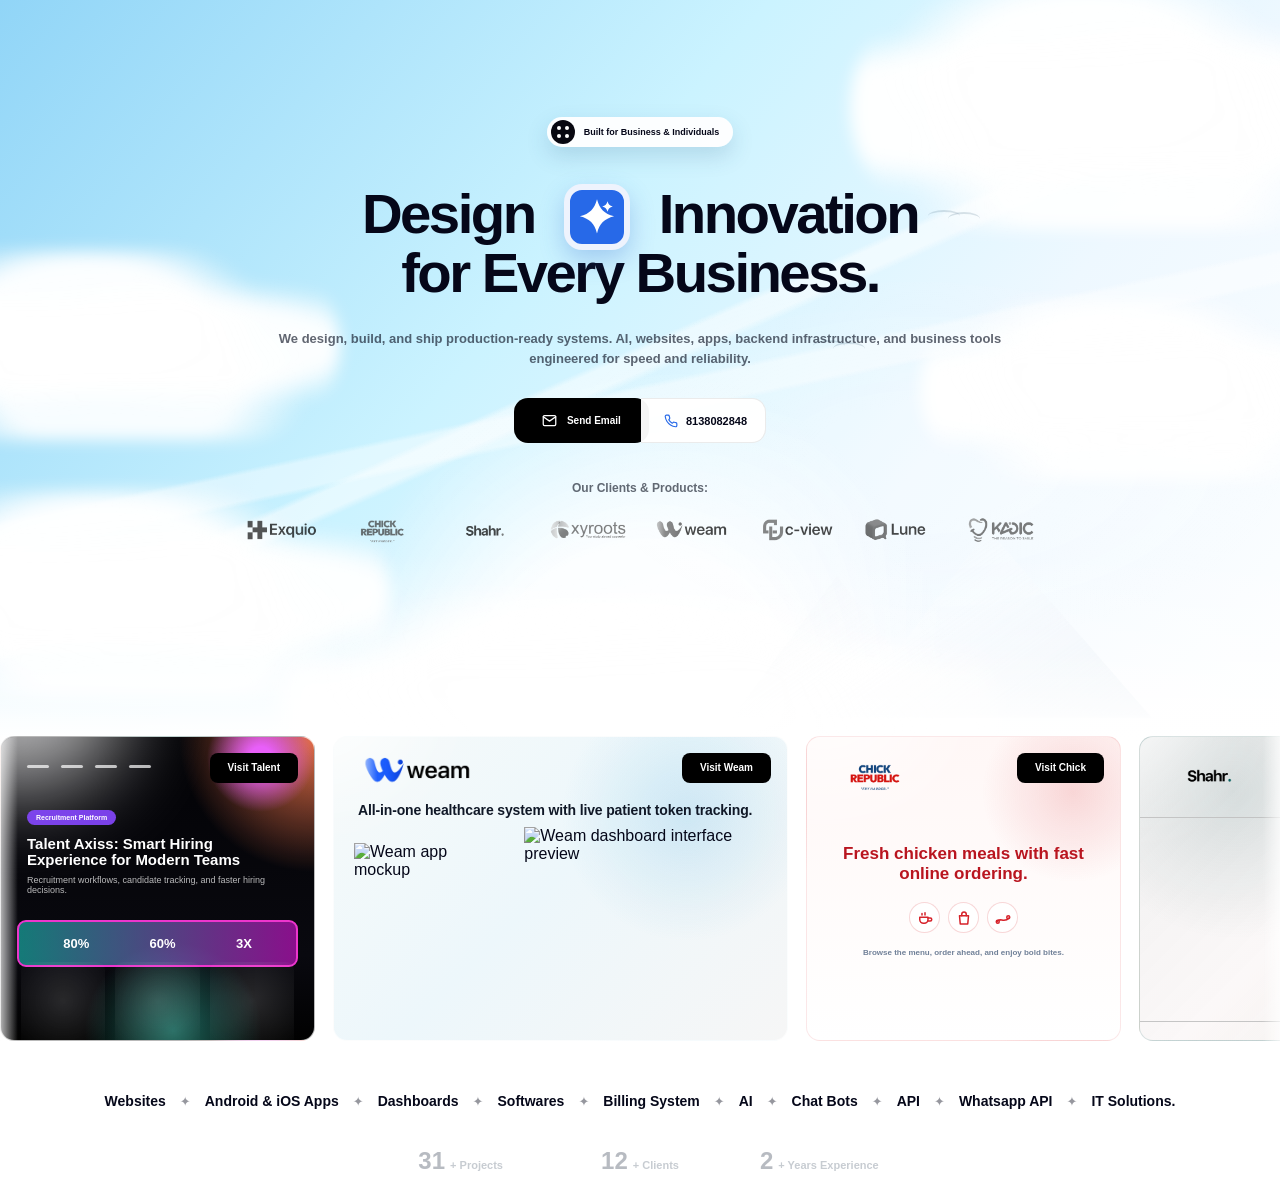
==== index.html @ 7202edd0 "fasfa" ====
<!doctype html>
<html lang="en">
  <head>
    <meta charset="UTF-8" />
    <meta name="viewport" content="width=device-width, initial-scale=1.0" />
    <title>narrs</title>
    <link rel="preconnect" href="https://fonts.googleapis.com" />
    <link rel="preconnect" href="https://fonts.gstatic.com" crossorigin />
    <link href="https://fonts.googleapis.com/css?family=Google+Sans:400,500,700&display=swap" rel="stylesheet" />
    <link rel="icon" type="image/png" href="./assets/narrs.png" />
    <link rel="stylesheet" href="./styles.css" />
  </head>
  <body>
    <div class="page-loader" aria-hidden="true"><span></span></div>
    <main class="site">
      <section class="hero" id="home" aria-label="narrs design agency">
        <div class="sky" aria-hidden="true">
          <span class="cloud cloud-a"></span>
          <span class="cloud cloud-b"></span>
          <span class="cloud cloud-c"></span>
          <span class="cloud cloud-d"></span>
          <span class="cloud cloud-e"></span>
          <span class="mountains"></span>
          <span class="birds birds-a"></span>
          <span class="birds birds-b"></span>
        </div>

        <div class="hero-content">
          <div class="pill">
            <span class="pill-icon">
              <i></i><i></i><i></i><i></i>
            </span>
            <span>Built for Business &amp; Individuals</span>
          </div>

          <h1>
            Design
            <span class="headline-icon" aria-hidden="true">
              <svg viewBox="0 0 64 64">
                <path d="M32 5c4.1 15.2 10.8 21.9 26 26-15.2 4.1-21.9 10.8-26 26C27.9 41.8 21.2 35.1 6 31 21.2 26.9 27.9 20.2 32 5Z" />
                <path d="M48 8c1.2 4.6 3.4 6.8 8 8-4.6 1.2-6.8 3.4-8 8-1.2-4.6-3.4-6.8-8-8 4.6-1.2 6.8-3.4 8-8Z" />
              </svg>
            </span>
            Innovation
            <span>for Every Business.</span>
          </h1>

          <p>
            We design, build, and ship production-ready systems. AI, websites, apps,
            backend infrastructure, and business tools engineered for speed and reliability.
          </p>

          <div class="hero-actions">
            <a class="schedule" href="mailto:narrsgroup@gmail.com">
              <svg viewBox="0 0 24 24" aria-hidden="true">
                <path d="M4 4h16a2 2 0 0 1 2 2v12a2 2 0 0 1-2 2H4a2 2 0 0 1-2-2V6a2 2 0 0 1 2-2Z" />
                <path d="m22 6-10 7L2 6" />
              </svg>
              <span>Send Email</span>
            </a>
            <a class="phone-label" href="tel:+918138082848">
              <svg viewBox="0 0 24 24" aria-hidden="true">
                <path d="M22 16.9v3a2 2 0 0 1-2.2 2 19.8 19.8 0 0 1-8.6-3.1 19.4 19.4 0 0 1-6-6A19.8 19.8 0 0 1 2.1 4.2 2 2 0 0 1 4.1 2h3a2 2 0 0 1 2 1.7c.1 1 .4 2 .7 2.8a2 2 0 0 1-.5 2.1L8.1 9.9a16 16 0 0 0 6 6l1.3-1.2a2 2 0 0 1 2.1-.5c.9.3 1.8.6 2.8.7a2 2 0 0 1 1.7 2Z" />
              </svg>
              <span>8138082848</span>
            </a>
          </div>

          <div class="trusted">
            <p>Our Clients &amp; Products:</p>
            <div class="logos" aria-label="Trusted companies">
              <img src="./assets/exquio.png" alt="Exquio" />
              <img src="./assets/chick-republic.png" alt="Chick Republic" />
              <img src="./assets/shahr.png" alt="Shahr" />
              <img src="./assets/xyroots.png" alt="XYRoots" />
              <img src="./assets/weam.png" alt="Weam" />
              <img src="./assets/cview.png" alt="C View" />
              <img src="./assets/lune.png" alt="Lune" />
              <img src="./assets/kadic.png" alt="Kadic" />
            </div>
          </div>

        </div>
      </section>

      <!-- Card carousel — desktop auto-loop, mobile swipe + auto-loop -->
      <section class="portfolio" id="services" aria-label="Selected work">
        <div class="carousel-track">
        <article class="work-card dark-card" onclick="window.open('https://talent-axiss.vercel.app/','_blank','noopener,noreferrer')">
          <nav><span></span><span></span><span></span><span></span></nav>
          <div class="badge">Recruitment Platform</div>
          <h2>Talent Axiss: Smart Hiring Experience for Modern Teams</h2>
          <p>Recruitment workflows, candidate tracking, and faster hiring decisions.</p>
          <a href="https://talent-axiss.vercel.app/" target="_blank" rel="noreferrer" onclick="event.stopPropagation()">Visit Talent</a>
          <div class="stat-row">
            <strong>80%</strong><strong>60%</strong><strong>3X</strong>
          </div>
          <div class="tile-row"><span></span><span></span><span></span></div>
        </article>

        <article class="work-card seo-card weam-card" onclick="window.open('https://weam.in','_blank','noopener,noreferrer')">
          <a class="seo-card-link" href="https://weam.in" target="_blank" rel="noreferrer" aria-label="Open weam.in" onclick="event.stopPropagation()">
            <img class="weam-dashboard" src="https://res.cloudinary.com/dfabpborj/image/upload/v1777575447/ChatGPT_Image_May_1_2026_12_24_08_AM_1_1_hbmkgn.png" alt="Weam dashboard interface preview" />
            <img class="weam-mockup" src="https://res.cloudinary.com/dfabpborj/image/upload/v1777616500/Adobe_Express_-_file_2_mwbkd8.png" alt="Weam app mockup" />
            <span class="seo-card-copy">
              <img src="./assets/weam.png" alt="Weam" />
              <em>All-in-one healthcare system with live patient token tracking.</em>
            </span>
          </a>
          <a href="https://weam.in" target="_blank" rel="noreferrer" onclick="event.stopPropagation()">Visit Weam</a>
        </article>

        <article class="work-card phone-card" onclick="window.open('https://chickrepublic.vercel.app/','_blank','noopener,noreferrer')">
          <div class="phone-nav"><img src="./assets/chick-republic.png" alt="Chick Republic" /><i></i></div>
          <h2>Fresh chicken meals with fast online ordering.</h2>
          <a href="https://chickrepublic.vercel.app/" target="_blank" rel="noreferrer" onclick="event.stopPropagation()">Visit Chick</a>
          <div class="kitchen-icons" aria-hidden="true">
            <span><svg viewBox="0 0 24 24"><path d="M5 11h11v3a5 5 0 0 1-5 5H10a5 5 0 0 1-5-5v-3Z" /><path d="M16 12h3a2 2 0 0 1 0 4h-3" /><path d="M8 6v2M12 5v3" /></svg></span>
            <span><svg viewBox="0 0 24 24"><path d="M6 9h12l-1 11H7L6 9Z" /><path d="M9 9V7a3 3 0 0 1 6 0v2" /></svg></span>
            <span><svg viewBox="0 0 24 24"><path d="M4 17c4-7 9 3 16-5" /><path d="M5 19a2 2 0 1 0 0-4 2 2 0 0 0 0 4Z" /><path d="M19 13a2 2 0 1 0 0-4 2 2 0 0 0 0 4Z" /></svg></span>
          </div>
          <small>Browse the menu, order ahead, and enjoy bold bites.</small>
        </article>

        <article class="work-card wide-card shahr-card" onclick="window.open('https://shahr.in','_blank','noopener,noreferrer')">
          <img src="./assets/shahr.png" alt="Shahr" />
          <div class="shahr-placeholders" aria-hidden="true">
            <img src="https://res.cloudinary.com/dfabpborj/image/upload/v1777578488/file_00000000e588720b9189460ca6d895d6_1_suv0tk.png" alt="" />
            <img src="https://res.cloudinary.com/dfabpborj/image/upload/v1777578486/file_00000000e588720b9189460ca6d895d6_2_z1uiow.png" alt="" />
          </div>
          <h2>Discovery platform for<br />packages and services.</h2>
          <a href="https://shahr.in" target="_blank" rel="noreferrer" onclick="event.stopPropagation()">Visit Shahr</a>
        </article>

        <article class="work-card phone-card lune-card">
          <div class="phone-nav"><img src="./assets/lune.png" alt="Lune" /><i></i></div>
          <img class="card-mockup lune-mockup" src="https://res.cloudinary.com/dfabpborj/image/upload/v1777577739/file_00000000262c71f8845d2a402e6ee74e_2_w7niqb.png" alt="" aria-hidden="true" />
          <h2>AI personal healthcare app for everyday wellness.</h2>
          <small>Health guidance, care reminders, and personal insights.</small>
        </article>

        <article class="work-card phone-card miznet-card" onclick="window.open('https://miznet.vercel.app/','_blank','noopener,noreferrer')">
          <div class="phone-nav"><strong class="miznet-logo">Miznet AI</strong><i></i></div>
          <img class="card-mockup miznet-mockup" src="https://res.cloudinary.com/dfabpborj/image/upload/v1777580099/ChatGPT_Image_May_1_2026_01_44_41_AM_1_qmvlag.png" alt="" aria-hidden="true" />
          <h2>An Agentic AI system for supply chain decisions.</h2>
          <p>Not dashboards. Not reports. Autonomous decision engine.</p>
          <a href="https://miznet.vercel.app/" target="_blank" rel="noreferrer" onclick="event.stopPropagation()">Visit Miznet</a>
          <div class="agent-icons" aria-hidden="true"><span></span><span></span><span></span></div>
          <small>Forecasting, routing, and workflow intelligence for logistics teams.</small>
        </article>

        <article class="work-card phone-card kunnath-card" aria-label="Kunnath rent a car booking app" onclick="window.open('https://kunnathcarrental.com','_blank','noopener,noreferrer')">
          <img class="card-mockup kunnath-mockup" src="https://res.cloudinary.com/dfabpborj/image/upload/v1777577739/file_000000000b68720b8103a9391c5cac12_1_wmymj2.png" alt="" aria-hidden="true" />
          <h2>rent a car<br />booking app</h2>
          <a href="https://kunnathcarrental.com" target="_blank" rel="noreferrer" onclick="event.stopPropagation()">Visit Kunnath</a>
        </article>

        <article class="work-card seo-card cview-card" onclick="window.open('https://cview.ai','_blank','noopener,noreferrer')">
          <a class="seo-card-link" href="https://cview.ai" target="_blank" rel="noreferrer" aria-label="CView recruitment backend system" onclick="event.stopPropagation()">
            <img src="./assets/c-view.png" alt="CView recruitment dashboard preview" />
            <span class="seo-card-copy">
              <img src="./assets/cview.png" alt="CView" />
              <em>Managing dashboard for HR screening, job offers, candidate mapping, and matching scores.</em>
            </span>
          </a>
          <a href="https://cview.ai" target="_blank" rel="noreferrer" onclick="event.stopPropagation()">Visit CView</a>
        </article>

        <!-- Duplicate set for seamless CSS loop -->
        <article class="work-card dark-card" aria-hidden="true" onclick="window.open('https://talent-axiss.vercel.app/','_blank','noopener,noreferrer')">
          <nav><span></span><span></span><span></span><span></span></nav>
          <div class="badge">Recruitment Platform</div>
          <h2>Talent Axiss: Smart Hiring Experience for Modern Teams</h2>
          <p>Recruitment workflows, candidate tracking, and faster hiring decisions.</p>
          <a href="https://talent-axiss.vercel.app/" target="_blank" rel="noreferrer" onclick="event.stopPropagation()">Visit Talent</a>
          <div class="stat-row"><strong>80%</strong><strong>60%</strong><strong>3X</strong></div>
          <div class="tile-row"><span></span><span></span><span></span></div>
        </article>

        <article class="work-card seo-card weam-card" aria-hidden="true" onclick="window.open('https://weam.in','_blank','noopener,noreferrer')">
          <a class="seo-card-link" href="https://weam.in" target="_blank" rel="noreferrer" aria-label="Open weam.in" onclick="event.stopPropagation()">
            <img class="weam-dashboard" src="https://res.cloudinary.com/dfabpborj/image/upload/v1777575447/ChatGPT_Image_May_1_2026_12_24_08_AM_1_1_hbmkgn.png" alt="Weam dashboard interface preview" />
            <img class="weam-mockup" src="https://res.cloudinary.com/dfabpborj/image/upload/v1777616500/Adobe_Express_-_file_2_mwbkd8.png" alt="Weam app mockup" />
            <span class="seo-card-copy">
              <img src="./assets/weam.png" alt="Weam" />
              <em>All-in-one healthcare system with live patient token tracking.</em>
            </span>
          </a>
          <a href="https://weam.in" target="_blank" rel="noreferrer" onclick="event.stopPropagation()">Visit Weam</a>
        </article>

        <article class="work-card phone-card" aria-hidden="true" onclick="window.open('https://chickrepublic.vercel.app/','_blank','noopener,noreferrer')">
          <div class="phone-nav"><img src="./assets/chick-republic.png" alt="Chick Republic" /></div>
          <h2>Fresh chicken meals with fast online ordering.</h2>
          <a href="https://chickrepublic.vercel.app/" target="_blank" rel="noreferrer" onclick="event.stopPropagation()">Visit Chick</a>
          <div class="kitchen-icons" aria-hidden="true">
            <span><svg viewBox="0 0 24 24"><path d="M5 11h11v3a5 5 0 0 1-5 5H10a5 5 0 0 1-5-5v-3Z" /><path d="M16 12h3a2 2 0 0 1 0 4h-3" /><path d="M8 6v2M12 5v3" /></svg></span>
            <span><svg viewBox="0 0 24 24"><path d="M6 9h12l-1 11H7L6 9Z" /><path d="M9 9V7a3 3 0 0 1 6 0v2" /></svg></span>
            <span><svg viewBox="0 0 24 24"><path d="M4 17c4-7 9 3 16-5" /><path d="M5 19a2 2 0 1 0 0-4 2 2 0 0 0 0 4Z" /><path d="M19 13a2 2 0 1 0 0-4 2 2 0 0 0 0 4Z" /></svg></span>
          </div>
          <small>Browse the menu, order ahead, and enjoy bold bites.</small>
        </article>

        <article class="work-card wide-card shahr-card" aria-hidden="true" onclick="window.open('https://shahr.in','_blank','noopener,noreferrer')">
          <img src="./assets/shahr.png" alt="Shahr" />
          <div class="shahr-placeholders" aria-hidden="true">
            <img src="https://res.cloudinary.com/dfabpborj/image/upload/v1777578488/file_00000000e588720b9189460ca6d895d6_1_suv0tk.png" alt="" />
            <img src="https://res.cloudinary.com/dfabpborj/image/upload/v1777578486/file_00000000e588720b9189460ca6d895d6_2_z1uiow.png" alt="" />
          </div>
          <h2>Discovery platform for<br />packages and services.</h2>
          <a href="https://shahr.in" target="_blank" rel="noreferrer" onclick="event.stopPropagation()">Visit Shahr</a>
        </article>

        <article class="work-card phone-card lune-card" aria-hidden="true">
          <div class="phone-nav"><img src="./assets/lune.png" alt="Lune" /></div>
          <img class="card-mockup lune-mockup" src="https://res.cloudinary.com/dfabpborj/image/upload/v1777577739/file_00000000262c71f8845d2a402e6ee74e_2_w7niqb.png" alt="" aria-hidden="true" />
          <h2>AI personal healthcare app for everyday wellness.</h2>
          <small>Health guidance, care reminders, and personal insights.</small>
        </article>

        <article class="work-card phone-card miznet-card" aria-hidden="true" onclick="window.open('https://miznet.vercel.app/','_blank','noopener,noreferrer')">
          <div class="phone-nav"><strong class="miznet-logo">Miznet AI</strong></div>
          <img class="card-mockup miznet-mockup" src="https://res.cloudinary.com/dfabpborj/image/upload/v1777580099/ChatGPT_Image_May_1_2026_01_44_41_AM_1_qmvlag.png" alt="" aria-hidden="true" />
          <h2>An Agentic AI system for supply chain decisions.</h2>
          <p>Not dashboards. Not reports. Autonomous decision engine.</p>
          <a href="https://miznet.vercel.app/" target="_blank" rel="noreferrer" onclick="event.stopPropagation()">Visit Miznet</a>
          <div class="agent-icons" aria-hidden="true"><span></span><span></span><span></span></div>
          <small>Forecasting, routing, and workflow intelligence for logistics teams.</small>
        </article>

        <article class="work-card phone-card kunnath-card" aria-label="Kunnath rent a car booking app" aria-hidden="true" onclick="window.open('https://kunnathcarrental.com','_blank','noopener,noreferrer')">
          <img class="card-mockup kunnath-mockup" src="https://res.cloudinary.com/dfabpborj/image/upload/v1777577739/file_000000000b68720b8103a9391c5cac12_1_wmymj2.png" alt="" aria-hidden="true" />
          <h2>rent a car<br />booking app</h2>
          <a href="https://kunnathcarrental.com" target="_blank" rel="noreferrer" onclick="event.stopPropagation()">Visit Kunnath</a>
        </article>

        <article class="work-card seo-card cview-card" aria-hidden="true" onclick="window.open('https://cview.ai','_blank','noopener,noreferrer')">
          <a class="seo-card-link" href="https://cview.ai" target="_blank" rel="noreferrer" aria-label="CView recruitment backend system" onclick="event.stopPropagation()">
            <img src="./assets/c-view.png" alt="CView recruitment dashboard preview" />
            <span class="seo-card-copy">
              <img src="./assets/cview.png" alt="CView" />
              <em>Managing dashboard for HR screening, job offers, candidate mapping, and matching scores.</em>
            </span>
          </a>
          <a href="https://cview.ai" target="_blank" rel="noreferrer" onclick="event.stopPropagation()">Visit CView</a>
        </article>
        </div>
      </section>

      <!-- Text ticker — OUTSIDE .portfolio, mobile-only via CSS display:none on desktop -->
      <div class="service-ticker" aria-label="Services">
        <div>
          <span>Websites</span><b>✦</b>
          <span>Android &amp; iOS Apps</span><b>✦</b>
          <span>Dashboards</span><b>✦</b>
          <span>Softwares</span><b>✦</b>
          <span>Billing System</span><b>✦</b>
          <span>AI</span><b>✦</b>
          <span>Chat Bots</span><b>✦</b>
          <span>API</span><b>✦</b>
          <span>Whatsapp API</span><b>✦</b>
          <span>IT Solutions.</span>
          <span class="ticker-copy">Websites</span><b class="ticker-copy">✦</b>
          <span class="ticker-copy">Android &amp; iOS Apps</span><b class="ticker-copy">✦</b>
          <span class="ticker-copy">Dashboards</span><b class="ticker-copy">✦</b>
          <span class="ticker-copy">Softwares</span><b class="ticker-copy">✦</b>
          <span class="ticker-copy">Billing System</span><b class="ticker-copy">✦</b>
          <span class="ticker-copy">AI</span><b class="ticker-copy">✦</b>
          <span class="ticker-copy">Chat Bots</span><b class="ticker-copy">✦</b>
          <span class="ticker-copy">API</span><b class="ticker-copy">✦</b>
          <span class="ticker-copy">Whatsapp API</span><b class="ticker-copy">✦</b>
          <span class="ticker-copy">IT Solutions.</span>
        </div>
      </div>

      <section class="stats-strip" aria-label="Company stats">
        <div><strong data-count="50">0</strong><span>+ Projects</span></div>
        <div><strong data-count="20">0</strong><span>+ Clients</span></div>
        <div><strong data-count="3">0</strong><span>+ Years Experience</span></div>
      </section>

    </main>
    <script>
      // Counter animation
      const counters = document.querySelectorAll("[data-count]");
      const animateCounter = (counter) => {
        const target = Number(counter.dataset.count);
        const duration = 1300;
        const start = performance.now();
        const tick = (now) => {
          const progress = Math.min((now - start) / duration, 1);
          const eased = 1 - Math.pow(1 - progress, 3);
          counter.textContent = Math.round(target * eased);
          if (progress < 1) requestAnimationFrame(tick);
        };
        requestAnimationFrame(tick);
      };
      const observer = new IntersectionObserver((entries) => {
        entries.forEach((entry) => {
          if (!entry.isIntersecting || entry.target.dataset.done) return;
          entry.target.dataset.done = "true";
          animateCounter(entry.target);
        });
      }, { threshold: 0.45 });
      counters.forEach((counter) => observer.observe(counter));

      window.addEventListener("load", () => {
        document.body.classList.add("is-loaded");

        const portfolio = document.querySelector(".portfolio");
        const track = document.querySelector(".carousel-track");
        if (!portfolio || !track) return;

        const media = window.matchMedia("(max-width: 900px)");
        let loopTimer = 0;
        let paused = false;
        let pauseTimer = 0;
        const baseCardCount = Math.floor(track.children.length / 2);

        const addMobileLoopCards = () => {
          if (track.querySelector("[data-mobile-loop-card]")) return;
          Array.from(track.children).slice(0, baseCardCount).forEach((card) => {
            const clone = card.cloneNode(true);
            clone.setAttribute("aria-hidden", "true");
            clone.setAttribute("data-mobile-loop-card", "true");
            track.appendChild(clone);
          });
        };

        const removeMobileLoopCards = () => {
          track.querySelectorAll("[data-mobile-loop-card]").forEach((card) => card.remove());
        };

        const getLoopWidth = () => {
          const sets = track.querySelector("[data-mobile-loop-card]") ? 3 : 2;
          return track.scrollWidth / sets;
        };

        const normalizeMobileLoop = () => {
          const loopWidth = getLoopWidth();
          if (!loopWidth) return;
          if (portfolio.scrollLeft < loopWidth * 0.5) {
            portfolio.scrollLeft += loopWidth;
          } else if (portfolio.scrollLeft >= loopWidth * 1.5) {
            portfolio.scrollLeft -= loopWidth;
          }
        };

        const tickMobileLoop = () => {
          if (!paused) {
            portfolio.scrollLeft += 1;
            normalizeMobileLoop();
          }
        };

        const pauseForSwipe = () => {
          if (!media.matches) return;
          paused = true;
          window.clearTimeout(pauseTimer);
          pauseTimer = window.setTimeout(() => {
            normalizeMobileLoop();
            paused = false;
          }, 1200);
        };

        const syncCarouselMode = () => {
          window.clearInterval(loopTimer);
          loopTimer = 0;
          paused = false;
          if (media.matches) {
            addMobileLoopCards();
            portfolio.scrollLeft = getLoopWidth();
            loopTimer = window.setInterval(tickMobileLoop, 24);
          } else {
            removeMobileLoopCards();
            portfolio.scrollLeft = 0;
          }
        };

        portfolio.addEventListener("pointerdown", pauseForSwipe, { passive: true });
        portfolio.addEventListener("touchstart", pauseForSwipe, { passive: true });
        portfolio.addEventListener("wheel", pauseForSwipe, { passive: true });
        portfolio.addEventListener("scroll", () => {
          if (media.matches && paused) normalizeMobileLoop();
        }, { passive: true });

        if (media.addEventListener) {
          media.addEventListener("change", syncCarouselMode);
        } else {
          media.addListener(syncCarouselMode);
        }
        syncCarouselMode();
      });
    </script>
  </body>
</html>
---- styles.css ----
:root {
  --ink: #050719;
  --muted: #657183;
  --blue: #2769e8;
  --sky: #aee5ff;
}

* { box-sizing: border-box; }
html { scroll-behavior: smooth; }

body {
  margin: 0;
  background: #fff;
  color: var(--ink);
  font-family: "Google Sans", "Product Sans", Arial, ui-sans-serif, system-ui, sans-serif;
  overflow-x: hidden;
}

.page-loader {
  position: fixed;
  inset: 0;
  z-index: 9999;
  display: grid;
  place-items: center;
  background: #ffffff;
  transition: opacity 420ms ease, visibility 420ms ease;
}
.page-loader span {
  width: 38px; height: 38px;
  border-radius: 50%;
  border: 5px solid rgba(0,0,0,0.1);
  border-top-color: rgba(0,0,0,0.48);
  animation: loader-spin 780ms linear infinite;
}
body.is-loaded .page-loader { opacity: 0; visibility: hidden; }

a { color: inherit; text-decoration: none; }
.site { min-height: 100vh; background: #fff; }

/* ── Hero ─────────────────────────────────────── */
.hero {
  position: relative;
  min-height: 770px;
  overflow: hidden;
  isolation: isolate;
  background:
    linear-gradient(180deg, rgba(255,255,255,0) 72%, #fff 100%),
    linear-gradient(130deg, #91d5f7 0%, #cbf3ff 40%, #eef8ff 68%, #fff 100%);
}
.hero::after {
  content: "";
  position: absolute;
  left: 0; right: 0; bottom: -1px;
  height: 120px;
  z-index: 1;
  pointer-events: none;
  background: linear-gradient(180deg, rgba(255,255,255,0), #fff 78%);
}

.sky { position: absolute; inset: 0; z-index: -1; overflow: hidden; }
.sky::before {
  content: "";
  position: absolute; inset: 0;
  background:
    radial-gradient(ellipse at 50% 95%, rgba(255,255,255,0.95) 0 18%, transparent 35%),
    radial-gradient(ellipse at 72% 60%, rgba(255,255,255,0.28) 0 9%, transparent 28%),
    linear-gradient(168deg, transparent 0 50%, rgba(255,255,255,0.45) 50.5% 53%, transparent 53.5%),
    linear-gradient(156deg, transparent 0 47%, rgba(255,255,255,0.55) 47.5% 49%, transparent 49.6%);
  opacity: 0.95;
}

.cloud {
  position: absolute; display: block;
  border-radius: 999px; filter: blur(8px);
  background:
    radial-gradient(ellipse at 20% 52%, rgba(255,255,255,0.96) 0 28%, transparent 45%),
    radial-gradient(ellipse at 45% 35%, rgba(255,255,255,0.96) 0 32%, transparent 50%),
    radial-gradient(ellipse at 70% 50%, rgba(255,255,255,0.95) 0 30%, transparent 48%),
    radial-gradient(ellipse at 52% 72%, rgba(255,255,255,0.9) 0 35%, transparent 56%);
}
.cloud-a { width: 460px; height: 190px; left: -120px; top: 250px; }
.cloud-b { width: 520px; height: 245px; right: -90px; top: -15px; }
.cloud-c { width: 440px; height: 180px; right: -80px; top: 300px; }
.cloud-d { width: 520px; height: 210px; left: -130px; top: 490px; }
.cloud-e { width: 720px; height: 230px; left: 50%; bottom: -55px; transform: translateX(-50%); filter: blur(11px); }

.mountains {
  position: absolute; right: 10%; bottom: 52px;
  width: 420px; height: 230px; opacity: 0.3;
  clip-path: polygon(0 100%, 25% 38%, 39% 72%, 61% 18%, 100% 100%);
  background: linear-gradient(145deg, rgba(123,162,190,0.15), rgba(255,255,255,0.85) 52%, rgba(118,151,184,0.22));
  filter: blur(2px);
}

.birds { position: absolute; width: 32px; height: 12px; border-top: 2px solid rgba(75,111,136,0.2); border-radius: 50%; }
.birds::after { content: ""; position: absolute; left: 20px; top: 0; width: 32px; height: 12px; border-top: 2px solid rgba(75,111,136,0.2); border-radius: 50%; }
.birds-a { right: 25%; top: 210px; }
.birds-b { right: 34%; top: 340px; }

svg { display: block; }
.headline-icon svg { width: 100%; height: 100%; fill: currentColor; }
.schedule svg, .phone-label svg {
  width: 15px; height: 15px; fill: none; stroke: currentColor;
  stroke-linecap: round; stroke-linejoin: round; stroke-width: 2;
}

.hero-content {
  position: relative; z-index: 2;
  max-width: 760px; margin: 116px auto 0; text-align: center;
}

.pill {
  height: 30px; width: max-content;
  margin: 0 auto 32px; padding: 3px 14px 3px 4px;
  display: inline-flex; align-items: center; gap: 9px;
  border-radius: 999px; background: rgba(255,255,255,0.95);
  box-shadow: 0 9px 22px rgba(35,81,125,0.17); font-size: 9px; font-weight: 800;
}
.pill-icon {
  width: 24px; height: 24px; display: grid;
  grid-template-columns: repeat(2, 4px); place-content: center;
  gap: 4px; border-radius: 50%; color: #fff; background: #080811;
}
.pill-icon i { width: 4px; height: 4px; border-radius: 50%; background: currentColor; }

h1 { margin: 0; font-size: clamp(42px, 4.4vw, 58px); line-height: 0.98; font-weight: 900; letter-spacing: -0.045em; }
h1 > span:last-child { display: block; }

.headline-icon {
  position: relative; top: 5px; display: inline-grid; place-items: center;
  width: 66px; height: 66px; margin: 0 16px;
  border: 6px solid rgba(255,255,255,0.92); border-radius: 18px;
  color: #fff; background: var(--blue); box-shadow: 0 10px 24px rgba(47,101,203,0.28);
}
.headline-icon svg { width: 42px; height: 42px; }

.hero-content > p { margin: 29px 0 0; color: rgba(9,16,33,0.64); font-size: 13px; line-height: 1.5; font-weight: 600; }

.hero-actions { width: max-content; margin: 30px auto 0; display: inline-flex; align-items: stretch; }

.schedule {
  display: inline-flex; align-items: center; justify-content: center; gap: 10px;
  width: 135px; height: 45px; border-radius: 14px;
  color: #fff; background: #000; font-size: 10px; font-weight: 850;
}
.phone-label {
  height: 45px; margin-left: -8px; padding: 0 18px 0 23px;
  display: inline-flex; align-items: center; gap: 8px;
  border-radius: 0 14px 14px 0; color: #050719;
  background: rgba(255,255,255,0.96); border: 1px solid rgba(0,0,0,0.08); border-left: 0;
  font-size: 11px; font-weight: 850;
}
.phone-label svg { width: 14px; height: 14px; color: var(--blue); }

.trusted { margin-top: 38px; }
.trusted p { margin: 0 0 21px; color: rgba(8,14,29,0.62); font-size: 12px; font-weight: 600; }
.logos { display: flex; align-items: center; justify-content: center; gap: 27px; padding: 0 18px; }
.logos img { display: block; width: auto; max-width: 112px; height: 28px; object-fit: contain; filter: grayscale(1); opacity: 0.72; }

/* ── Stats ────────────────────────────────────── */
.stats-strip {
  width: min(520px, calc(100% - 32px)); margin: 26px auto 28px;
  display: grid; grid-template-columns: repeat(3, 1fr); gap: 18px; opacity: 0.48;
}
.stats-strip div { display: inline-flex; align-items: baseline; justify-content: center; gap: 5px; white-space: nowrap; }
.stats-strip strong { color: #6b7280; font-size: 24px; line-height: 1; font-weight: 900; }
.stats-strip span   { color: #8b95a1; font-size: 11px; font-weight: 800; }

/* ── Portfolio — card carousel only ──────────────
   Desktop : overflow:hidden + CSS auto-loop animation
   Mobile  : overflow-x:auto so user can swipe left/right
             CSS auto-loop still runs simultaneously
             touch-action:pan-x owns the swipe gesture so
             it never propagates to scroll the page/ticker
──────────────────────────────────────────────── */
.portfolio {
  position: relative; z-index: 5;
  width: 100%; margin-top: -34px; padding: 0 0 70px;
  overflow: hidden; /* desktop: clip */
}
.portfolio::before, .portfolio::after {
  content: ""; position: absolute; top: 0; bottom: 70px; z-index: 4; width: 18px; pointer-events: none;
}
.portfolio::before { left: 0;  background: linear-gradient(90deg,  rgba(255,255,255,0.72), rgba(255,255,255,0)); }
.portfolio::after  { right: 0; background: linear-gradient(270deg, rgba(255,255,255,0.72), rgba(255,255,255,0)); }

.carousel-track {
  display: flex; align-items: stretch; gap: 18px;
  width: max-content; will-change: transform;
  transform: translate3d(0,0,0);
  animation: portfolio-loop 34s linear infinite;
}
.portfolio:hover .carousel-track { animation-play-state: paused; }

/* ── Service ticker ───────────────────────────────────
   Desktop : static, centred, no animation
   Mobile  : animated left-to-right ticker
──────────────────────────────────────────────────── */
.service-ticker {
  display: block;
  width: 100%;
  margin-top: -32px;
  overflow: hidden;
  border: 0;
  background: transparent;
}
.service-ticker div {
  width: 100%;
  margin: 0;
  display: flex;
  align-items: center;
  justify-content: center;
  flex-wrap: wrap;
  gap: 14px;
  padding: 14px 20px;
  /* No animation on desktop */
}
.service-ticker span { color: #050719; font-size: 14px; font-weight: 900; white-space: nowrap; }
.service-ticker b    { color: rgba(5,7,25,0.42); font-size: 13px; line-height: 1; }
/* Hide duplicate copy on desktop — not needed without animation */
.ticker-copy { display: none; }

/* ── Work cards ───────────────────────────────── */
.work-card {
  position: relative; flex: 0 0 315px; height: 305px;
  overflow: hidden; border-radius: 14px;
  border: 1px solid rgba(255,255,255,0.72); cursor: pointer; scroll-snap-align: center;
}
.work-card::before {
  content: ""; position: absolute; left: -28%; top: -38%;
  width: 210px; height: 165px; z-index: 0; pointer-events: none;
  border-radius: 999px; background: rgba(255,255,255,0.72); filter: blur(44px);
}
.work-card > * { position: relative; z-index: 1; }
.seo-card-link, .card-mockup { z-index: 1; }

.dark-card {
  padding: 28px 26px; color: #fff;
  background:
    radial-gradient(circle at 83% 7%, #e85ff9 0 3%, transparent 14%),
    radial-gradient(circle at 100% 0%, rgba(255,123,79,0.9), transparent 31%),
    radial-gradient(circle at 55% 97%, rgba(69,245,219,0.42), transparent 26%),
    linear-gradient(180deg, #020205, #09090f 72%, #010101);
}
.dark-card nav { display: flex; gap: 12px; margin-bottom: 42px; }
.dark-card nav span { width: 22px; height: 3px; border-radius: 10px; background: rgba(255,255,255,0.7); }
.badge { width: max-content; padding: 4px 9px; border-radius: 999px; background: rgba(134,70,255,0.9); font-size: 7px; font-weight: 800; }
.dark-card h2 { max-width: 250px; margin: 11px 0 6px; font-size: 15px; line-height: 1.09; }
.dark-card p  { max-width: 240px; margin: 0 0 12px; color: rgba(255,255,255,0.72); font-size: 9px; }
.dark-card button, .dark-card a, .wide-card button, .phone-card button {
  display: inline-flex; align-items: center; justify-content: center;
  border: 0; border-radius: 999px; color: #fff; background: #7b32ff;
  font: inherit; font-size: 8px; font-weight: 800;
}
.dark-card button, .dark-card a { padding: 7px 13px; }

.work-card > a:not(.seo-card-link), .dark-card > a, .phone-card > a, .wide-card > a {
  position: absolute; top: 16px; right: 16px; z-index: 5;
  padding: 10px 18px; border: 0; border-radius: 8px; overflow: hidden;
  color: #fff; background: #000; font-size: 10px; font-weight: 700; line-height: 1;
  cursor: pointer; transition: 0.3s ease-in-out;
}
.work-card > a:not(.seo-card-link)::after, .dark-card > a::after, .phone-card > a::after, .wide-card > a::after {
  content: ""; position: absolute; top: 0; left: -100px;
  width: 50%; height: 100%; transform: rotate(80deg);
  background: #ffffff77; filter: blur(10px); transition: 0.6s ease-in-out;
}
.work-card > a:not(.seo-card-link):hover, .dark-card > a:hover, .phone-card > a:hover, .wide-card > a:hover {
  text-shadow: 0 5px 10px rgba(0,0,0,0.562); transform: scale(1.01); box-shadow: inset 0 0 10px rgba(255,0,0,0.575);
}
.work-card > a:not(.seo-card-link):hover::after, .dark-card > a:hover::after, .phone-card > a:hover::after, .wide-card > a:hover::after { left: 100%; }

.stat-row {
  display: flex; justify-content: space-around;
  width: calc(100% + 20px); margin: 25px 0 0 -10px; padding: 14px;
  border: 2px solid #ed35cd; border-radius: 9px;
  background: linear-gradient(90deg, rgba(32,235,224,0.5), rgba(180,18,181,0.75)); font-size: 13px;
}
.tile-row {
  position: absolute; inset: auto 20px 0;
  display: grid; grid-template-columns: repeat(3, 1fr); gap: 10px; height: 78px; opacity: 0.58;
}
.tile-row span { border-radius: 8px 8px 0 0; background: radial-gradient(circle, rgba(255,255,255,0.25), rgba(255,255,255,0.03)); }

.seo-card {
  flex-basis: 455px;
  background: radial-gradient(circle at 78% 26%, rgba(73,169,218,0.2), transparent 30%), linear-gradient(135deg, #f6fafa, #edf7fb 48%, #f6f6f6);
}
.seo-card-link { position: absolute; inset: 0; display: block; color: inherit; }
.seo-card-link > img { position: absolute; left: 0; right: 0; bottom: 0; width: 100%; height: calc(100% - 82px); object-fit: contain; object-position: center bottom; background: transparent; padding: 10px 14px 14px; }
.seo-card::after { content: none; }
.seo-card-copy { position: absolute; z-index: 2; left: 0; right: 0; top: 0; width: 100%; height: 82px; padding: 13px 24px 10px; border: 0; border-radius: 0; background: transparent; }
.seo-card-copy > img { display: block; width: 120px; height: auto; max-height: 42px; margin-bottom: 10px; object-fit: contain; }
.seo-card-copy em { display: block; color: #101827; font-size: 14px; font-style: normal; font-weight: 900; line-height: 1.2; letter-spacing: -0.01em; }

/* Weam card — dashboard img on right, phone mockup on left */
.weam-card .seo-card-link > .weam-dashboard {
  left: auto;
  right: 0;
  width: 58%;
  object-position: right bottom;
  padding: 8px 10px 10px 0;
}
.weam-mockup {
  position: absolute;
  z-index: 2;
  left: -8px;
  bottom: 0;
  width: 46%;
  height: calc(100% - 72px);
  object-fit: contain;
  object-position: left bottom;
  pointer-events: none;
}

.phone-card {
  padding: 23px 24px; text-align: center;
  background: radial-gradient(circle at 85% 18%, rgba(214,34,42,0.16), transparent 25%), linear-gradient(180deg, #fff7f6, #fff);
  border: 1px solid rgba(214,34,42,0.1);
}
.phone-nav { display: flex; justify-content: space-between; align-items: center; color: #3c5f95; font-size: 9px; font-weight: 800; }
.phone-nav img { display: block; width: 112px; height: 32px; object-fit: contain; object-position: left center; }
.phone-card h2 { margin: 52px 0 15px; color: #b9151f; font-size: 17px; line-height: 1.18; }
.phone-card button, .phone-card a, .wide-card button {
  display: inline-flex; align-items: center; justify-content: center;
  border: 0; border-radius: 999px; color: #fff; background: #d6222a; font: inherit; font-size: 8px; font-weight: 800;
}
.avatars { display: flex; justify-content: center; margin: 17px 0 8px; }
.avatars span { width: 20px; height: 20px; margin-left: -5px; border: 2px solid #fff; border-radius: 50%; background: linear-gradient(135deg, #ffd4c7, #d6222a); }

.kitchen-icons, .health-icons { display: flex; justify-content: center; gap: 8px; margin: 18px 0 8px; }
.kitchen-icons span, .health-icons span { display: grid; place-items: center; position: relative; width: 31px; height: 31px; border-radius: 50%; background: #fff; border: 1px solid rgba(214,34,42,0.18); }
.kitchen-icons svg, .health-icons svg { width: 18px; height: 18px; fill: none; stroke: currentColor; stroke-width: 2; stroke-linecap: round; stroke-linejoin: round; }
.kitchen-icons span { color: #d6222a; }
.phone-card small { color: rgba(24,51,91,0.62); font-size: 8px; font-weight: 700; }

.wide-card { flex-basis: 520px; padding: 54px 70px; text-align: center; background: linear-gradient(180deg, #fff, #f6fbff); }
.wide-card img { position: relative; z-index: 2; display: block; width: 108px; height: 34px; margin: 45px auto -45px; object-fit: contain; }
.wide-card h2 { margin: 66px auto 15px; max-width: 410px; color: #1a5398; font-size: 18px; line-height: 1.12; }
.wide-card a { display: inline-flex; align-items: center; justify-content: center; color: #fff; font-size: 8px; font-weight: 800; }

/* Shahr */
.shahr-card > img { position: absolute; left: 26px; top: 22px; width: 96px; height: 32px; margin: 0; object-position: left center; }
.shahr-placeholders {
  position: absolute; inset: 52px -42px 18px; z-index: 1;
  display: grid; grid-template-columns: 1fr 1fr; gap: 86px; align-items: end;
}
.shahr-placeholders img { width: 100%; height: 205px; margin: 0; border-radius: 20px; object-fit: contain; background: transparent; opacity: 0.9; }

.card-mockup { position: absolute; z-index: 1; pointer-events: none; object-fit: contain; border-radius: 18px; opacity: 0.28; }
.lune-mockup { right: -22px; bottom: -4px; width: 190px; height: 292px; opacity: 0.82; }

.shahr-card {
  background:
    radial-gradient(circle at 18% 18%, rgba(52,100,101,0.16), transparent 30%),
    linear-gradient(135deg, rgba(52,100,101,0.08), rgba(52,100,101,0.02) 42%, #ebe3dc), #fffbfb;
  border: 1px solid rgba(10,95,95,0.14);
}
/* Desktop: title perfectly centred */
.shahr-card h2 {
  position: absolute; z-index: 3;
  left: 50%; top: 50%;
  width: min(360px, calc(100% - 80px)); margin: 0;
  transform: translate(-50%, -50%); text-align: center; color: #356465;
}
.shahr-card a   { background: #0a5f5f; }
.shahr-card > a { z-index: 8; }

.lune-card { background: linear-gradient(180deg, #f3f7ff, #ffffff); border: 1px solid rgba(56,99,214,0.11); }
.lune-card h2 { position: absolute; z-index: 2; left: 20px; right: 150px; bottom: 34px; margin: 0; color: #1a4ac8; }
.lune-card a { background: #3863d6; }
.lune-card .phone-nav img { position: relative; z-index: 2; width: 92px; }
.lune-card small, .lune-card .health-icons { position: relative; z-index: 2; }
.lune-card small { display: none; }

.kunnath-card { background: radial-gradient(circle at 84% 22%, rgba(245,156,56,0.18), transparent 28%), linear-gradient(180deg, #fffaf2, #ffffff); border: 1px solid rgba(245,156,56,0.16); }
.kunnath-card .phone-nav img { position: relative; z-index: 2; width: 108px; height: 32px; }
.kunnath-mockup { left: 4px; bottom: 2px; width: 178px; height: 262px; opacity: 0.88; }
.kunnath-card h2 {
  position: absolute; z-index: 2; left: 158px; right: 20px;
  top: 50%; bottom: auto; transform: translateY(-50%);
  margin: 0; color: #26211c; font-size: 17px; line-height: 1.14; text-align: center;
}

.miznet-card { background: radial-gradient(circle at 88% 12%, rgba(239,43,33,0.08), transparent 28%), linear-gradient(180deg, #ffffff, #fffafa); border: 1px solid rgba(239,43,33,0.12); }
.miznet-logo { color: #0f172a; font-size: 16px; font-weight: 900; }
.miznet-mockup { display: none; }
.miznet-card h2 { margin: 64px auto 15px; max-width: 235px; color: #111827; text-align: center; }
.miznet-card a  { color: #fff; background: #ef2b21; }
.miznet-card p  { margin: -2px auto 14px; max-width: 230px; color: #ef2b21; font-size: 10px; line-height: 1.35; font-weight: 900; text-align: center; }
.miznet-card small, .miznet-card .agent-icons { display: none; }

.agent-icons { display: flex; justify-content: center; gap: 8px; margin: 18px 0 8px; }
.agent-icons span { position: relative; width: 31px; height: 31px; border-radius: 50%; background: rgba(255,255,255,0.08); border: 1px solid rgba(34,211,238,0.25); }
.agent-icons span::before { content: ""; position: absolute; left: 8px; top: 9px; width: 13px; height: 13px; border: 2px solid #22d3ee; border-radius: 50%; }
.agent-icons span::after  { content: ""; position: absolute; right: 7px; bottom: 7px; width: 6px; height: 2px; border-radius: 999px; background: #22d3ee; transform: rotate(45deg); }

.cview-card { background: #f6f9ff; }
.cview-card .seo-card-link > img { padding: 10px 14px 14px; background: #f6f9ff; object-position: center bottom; transform: none; }
.cview-card .seo-card-copy { top: 0; width: 100%; }
.cview-card .seo-card-copy > img { width: 92px; }

/* Weam card: phone mockup on the left, dashboard uncropped on the right */
.weam-card .weam-mockup {
  position: absolute;
  left: 6px;
  bottom: -8px;
  width: 32%;
  height: calc(100% - 88px);
  object-fit: contain;
  object-position: left bottom;
  z-index: 2;
  border-radius: 10px;
}
.weam-card .weam-dashboard {
  position: absolute;
  left: 0;
  right: 0;
  bottom: 0;
  width: 100%;
  height: calc(100% - 82px);
  object-fit: contain;
  object-position: right bottom;
  background: transparent;
  padding: 4px 8px 8px 40%;
  z-index: 1;
}

.image-only-card { padding: 0; background: #f5f5f5; }
.image-only-card img { width: 100%; height: 100%; object-fit: contain; background: #f4f0ea; }
.health-icons span { color: #3863d6; border-color: rgba(56,99,214,0.18); }

/* ── Keyframes ────────────────────────────────── */
@keyframes portfolio-loop {
  from { transform: translate3d(0,0,0); }
  to   { transform: translate3d(calc(-50% - 9px),0,0); }
}
@keyframes loader-spin { to { transform: rotate(360deg); } }
@keyframes button-mobile-shimmer {
  0%, 72% { left: -100px; }
  100%     { left: 100%; }
}
/* Ticker: left-to-right */
@keyframes text-loop-right {
  from { transform: translate3d(-50%,0,0); }
  to   { transform: translate3d(0,0,0); }
}

/* ── 900px ────────────────────────────────────── */
@media (max-width: 900px) {
  .hero { min-height: 850px; }
  .hero-content { max-width: 620px; margin-top: 86px; padding: 0 20px; }
  h1 { font-size: clamp(42px, 10vw, 58px); }
  .trusted { margin-top: 26px; }
  .logos { flex-wrap: wrap; gap: 16px 24px; padding: 0 20px; }
  .logos img { max-width: 104px; height: 26px; }

  /* Mobile card carousel: CSS auto-loop animation PLUS native swipe.
     Both work together — animation loops automatically, user can
     also grab and drag. Duplicates must stay visible for the loop. */
  .portfolio {
    overflow-x: auto;
    overflow-y: hidden;
    overscroll-behavior-x: contain;
    -webkit-overflow-scrolling: touch;
    touch-action: pan-x;
    scrollbar-width: none;
    margin-top: -34px;
    padding: 0 0 48px;
  }
  .portfolio::-webkit-scrollbar { display: none; }
  .portfolio::before, .portfolio::after { display: none; }

  /* Mobile uses JS-driven scroll looping so native swipe and auto-loop
     do not fight with a transformed track. */
  .carousel-track {
    animation: none;
  }

  /* Mobile ticker: animated left-to-right, independent element */
  .service-ticker {
    display: block;
    width: 100%;
    margin-top: 18px;
    overflow: hidden;
  }
  .service-ticker div {
    width: max-content;
    justify-content: flex-start;
    flex-wrap: nowrap;
    gap: 11px;
    padding: 12px 0;
    animation: text-loop-right 34s linear infinite;
  }
  .service-ticker span { font-size: 11px; line-height: 1.25; }
  .ticker-copy { display: inline; }

  .work-card { flex-basis: 290px; height: 305px; }
  .stats-strip { width: min(100%, 330px); margin-top: 22px; margin-bottom: 22px; gap: 8px; }
  .stats-strip strong { font-size: 18px; }
  .stats-strip span   { font-size: 8px; }
  .seo-card  { flex-basis: 390px; }
  .wide-card { flex-basis: 390px; }
}

/* ── 640px ────────────────────────────────────── */
@media (max-width: 640px) {
  .hero { min-height: 875px; }
  .cloud-a { width: 320px; height: 150px; left: -160px; top: 260px; }
  .cloud-b { width: 360px; height: 180px; right: -150px; top: 30px; }
  .cloud-c { width: 350px; height: 170px; right: -190px; top: 430px; }
  .mountains { right: -80px; bottom: 145px; width: 330px; height: 180px; }

  .hero-content { margin-top: 72px; padding: 0 18px; }
  .pill { max-width: 100%; height: auto; min-height: 32px; padding-right: 12px; white-space: normal; text-align: left; }
  h1 { font-size: clamp(38px, 11vw, 48px); line-height: 1.02; letter-spacing: -0.04em; max-width: 360px; margin-inline: auto; text-align: left; }
  h1 > span:last-child { text-align: left; }
  .headline-icon { top: 4px; width: 43px; height: 43px; margin: 0 6px; border-width: 4px; border-radius: 13px; }
  .headline-icon svg { width: 27px; height: 27px; }
  .hero-content > p { max-width: 320px; margin: 25px auto 0; font-size: 12px; }
  .hero-content > p br { display: none; }
  .hero-actions { width: max-content; display: inline-flex; flex-direction: row; gap: 0; }
  .schedule { width: 108px; height: 36px; justify-content: center; gap: 7px; border-radius: 12px; font-size: 8px; }
  .schedule svg { width: 12px; height: 12px; }
  .phone-label { width: auto; height: 36px; margin-left: -8px; padding: 0 12px 0 18px; justify-content: center; gap: 6px; border-radius: 0 12px 12px 0; border: 1px solid rgba(0,0,0,0.08); border-left: 0; font-size: 9px; }
  .phone-label svg { width: 11px; height: 11px; }
  .trusted { margin-top: 28px; }
  .trusted p { font-size: 12px; }
  .logos { display: grid; grid-template-columns: repeat(4, minmax(0, 1fr)); gap: 14px 10px; width: min(100%, 360px); margin: 0 auto; }
  .logos img { justify-self: center; max-width: 68px; height: 19px; }

  .portfolio { margin-top: -225px; padding-bottom: 38px; overflow-x: auto; overflow-y: hidden; touch-action: pan-x; }
  .carousel-track { animation: none; }

  .work-card { flex-basis: 238px; height: 268px; border-radius: 10px; }
  .work-card > a:not(.seo-card-link), .dark-card > a, .phone-card > a, .wide-card > a { top: 12px; right: 12px; padding: 8px 12px; font-size: 8px; }
  .work-card > a:not(.seo-card-link)::after, .dark-card > a::after, .phone-card > a::after, .wide-card > a::after { animation: button-mobile-shimmer 3s ease-in-out infinite; }

  .seo-card, .wide-card { flex-basis: 286px; }
  .dark-card { padding: 21px 18px; }
  .dark-card h2 { max-width: 205px; font-size: 13px; }
  .dark-card p  { font-size: 8px; }
  .stat-row { margin-top: 18px; padding: 11px; font-size: 11px; }
  .seo-card-copy { left: 0; top: 0; width: 100%; height: 82px; padding: 14px 18px 10px; }
  .seo-card-link > img { height: calc(100% - 82px); padding: 8px 10px 12px; }
  .seo-card-copy > img { width: 104px; max-height: 36px; }
  .seo-card-copy em { font-size: 13px; }
  .weam-card .weam-mockup { bottom: -16px; width: 30%; height: calc(100% - 104px); }
  .weam-card .weam-dashboard { padding-left: 35%; }
  .wide-card { padding: 36px 20px; }
  .wide-card h2 { margin-top: 50px; }
  .wide-card img { margin-top: 38px; margin-bottom: -40px; }

  /* Shahr mobile — same layout as desktop (absolute centred), no container, smaller text */
  .shahr-placeholders { inset: 26px -18px 52px; gap: 20px; align-items: center; }
  .shahr-placeholders img { height: 150px; }
  .shahr-card > img { left: 18px; top: 18px; width: 82px; height: 28px; margin: 0; }
  .wide-card.shahr-card h2 {
    top: 54px !important;
    bottom: auto !important;
    left: 50%;
    right: auto;
    width: 176px;
    margin: 0 !important;
    transform: translateX(-50%) !important;
    z-index: 6;
    font-size: 10px;
    line-height: 1.15;
    text-align: center;
    background: none;
    border: 0;
    border-radius: 0;
    padding: 0;
    backdrop-filter: none;
    -webkit-backdrop-filter: none;
  }

  .lune-mockup { right: -8px; top: 50%; bottom: auto; transform: translateY(-50%); width: 112px; height: 214px; }
  .lune-card h2 { left: 18px; right: 96px; bottom: 36px; font-size: 15px; }
  .kunnath-mockup { left: 4px; top: 50%; bottom: auto; transform: translateY(-50%); width: 112px; height: 214px; }
  .kunnath-card h2 { left: 104px; right: 18px; top: 50%; bottom: auto; transform: translateY(-50%); font-size: 15px; text-align: center; }
  .phone-nav img { width: 98px; height: 28px; }
  .cview-card .seo-card-copy { width: 100%; }
  .cview-card .seo-card-copy > img { width: 78px; }
}

/* ── 390px ────────────────────────────────────── */
@media (max-width: 390px) {
  .hero { min-height: 895px; }
  h1 { font-size: 39px; max-width: 315px; }
  .headline-icon { top: 3px; width: 40px; height: 40px; }
}
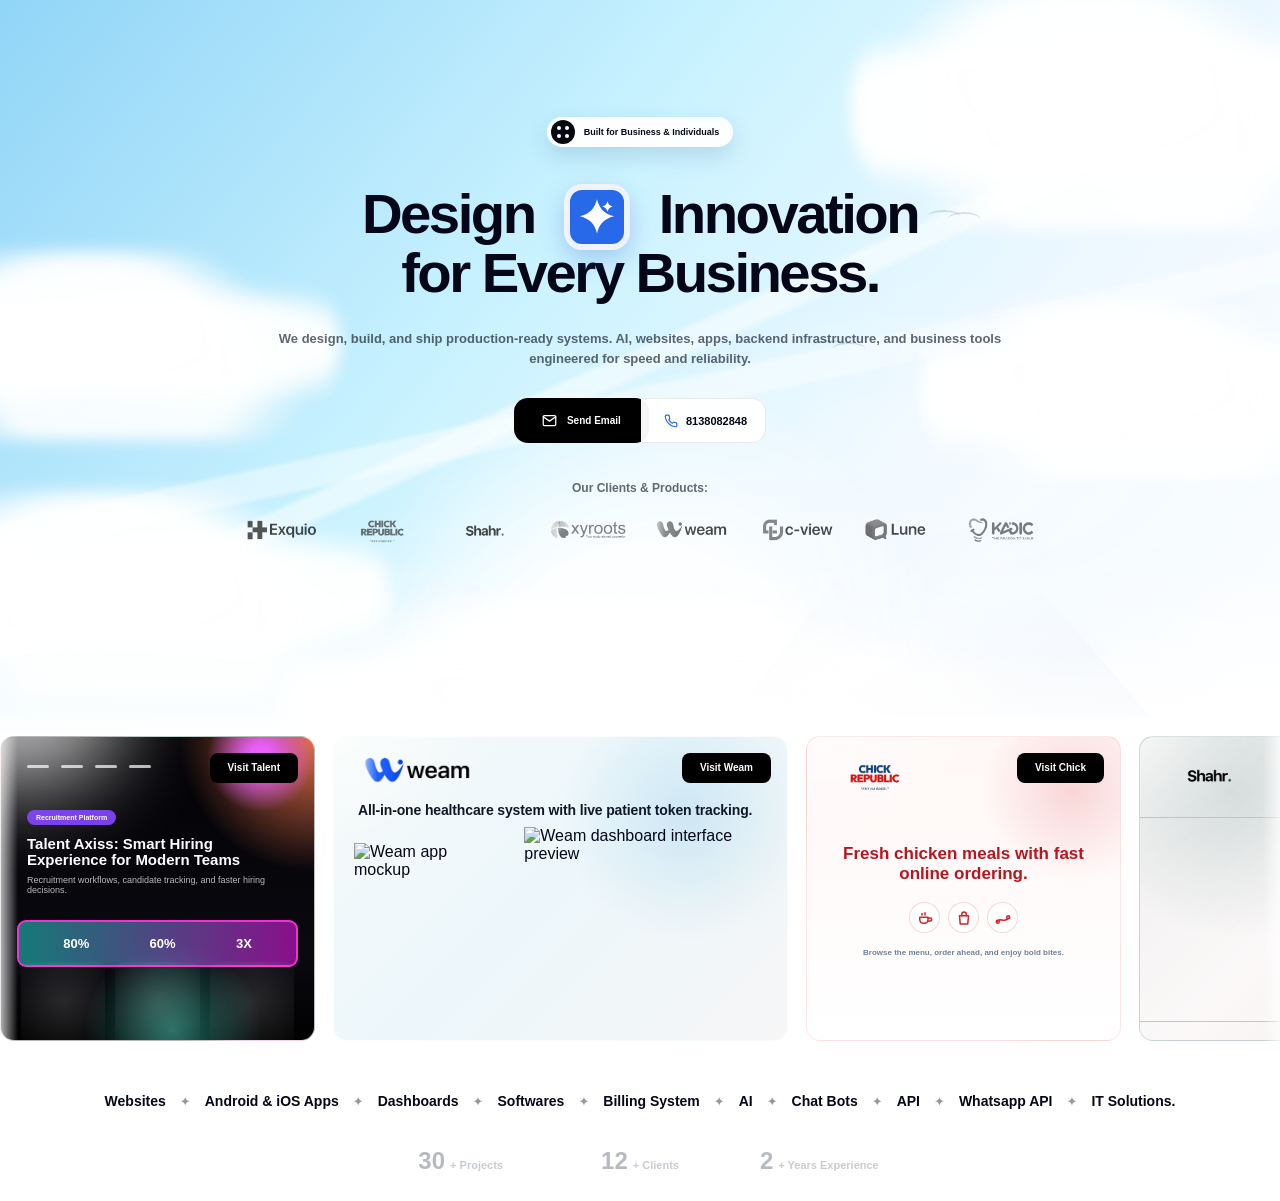
==== commit b5e87f03: "fasda" ====
--- a/index.html
+++ b/index.html
@@ -152,7 +152,7 @@
         <article class="work-card phone-card kunnath-card" aria-label="Kunnath rent a car booking app" onclick="window.open('https://kunnathcarrental.com','_blank','noopener,noreferrer')">
           <img class="card-mockup kunnath-mockup" src="https://res.cloudinary.com/dfabpborj/image/upload/v1777577739/file_000000000b68720b8103a9391c5cac12_1_wmymj2.png" alt="" aria-hidden="true" />
           <h2>rent a car<br />booking app</h2>
-          <a href="https://kunnathcarrental.com" target="_blank" rel="noreferrer" onclick="event.stopPropagation()">Visit Kunnath</a>
+          <a href="https://kunnathcarrental.com" target="_blank" rel="noreferrer" onclick="event.stopPropagation()">Visit Site</a>
         </article>
 
         <article class="work-card seo-card cview-card" onclick="window.open('https://cview.ai','_blank','noopener,noreferrer')">
@@ -231,7 +231,7 @@
         <article class="work-card phone-card kunnath-card" aria-label="Kunnath rent a car booking app" aria-hidden="true" onclick="window.open('https://kunnathcarrental.com','_blank','noopener,noreferrer')">
           <img class="card-mockup kunnath-mockup" src="https://res.cloudinary.com/dfabpborj/image/upload/v1777577739/file_000000000b68720b8103a9391c5cac12_1_wmymj2.png" alt="" aria-hidden="true" />
           <h2>rent a car<br />booking app</h2>
-          <a href="https://kunnathcarrental.com" target="_blank" rel="noreferrer" onclick="event.stopPropagation()">Visit Kunnath</a>
+          <a href="https://kunnathcarrental.com" target="_blank" rel="noreferrer" onclick="event.stopPropagation()">Visit Site</a>
         </article>
 
         <article class="work-card seo-card cview-card" aria-hidden="true" onclick="window.open('https://cview.ai','_blank','noopener,noreferrer')">
@@ -312,9 +312,13 @@
         if (!portfolio || !track) return;
 
         const media = window.matchMedia("(max-width: 900px)");
-        let loopTimer = 0;
+        let loopFrame = 0;
+        let lastLoopTime = 0;
+        let loopWidth = 0;
+        let autoScrollLeft = 0;
         let paused = false;
         let pauseTimer = 0;
+        const mobileLoopSpeed = 72;
         const baseCardCount = Math.floor(track.children.length / 2);
 
         const addMobileLoopCards = () => {
@@ -331,48 +335,73 @@
           track.querySelectorAll("[data-mobile-loop-card]").forEach((card) => card.remove());
         };
 
-        const getLoopWidth = () => {
+        const measureLoopWidth = () => {
           const sets = track.querySelector("[data-mobile-loop-card]") ? 3 : 2;
-          return track.scrollWidth / sets;
-        };
-
-        const normalizeMobileLoop = () => {
-          const loopWidth = getLoopWidth();
-          if (!loopWidth) return;
-          if (portfolio.scrollLeft < loopWidth * 0.5) {
-            portfolio.scrollLeft += loopWidth;
-          } else if (portfolio.scrollLeft >= loopWidth * 1.5) {
-            portfolio.scrollLeft -= loopWidth;
+          loopWidth = track.scrollWidth / sets;
+          return loopWidth;
+        };
+
+        const normalizeMobileLoop = (left = portfolio.scrollLeft) => {
+          if (!loopWidth) return left;
+          let normalized = left;
+          if (normalized < loopWidth * 0.5) {
+            normalized += loopWidth;
+          } else if (normalized >= loopWidth * 1.5) {
+            normalized -= loopWidth;
           }
-        };
-
-        const tickMobileLoop = () => {
+          if (normalized !== left) portfolio.scrollLeft = normalized;
+          return normalized;
+        };
+
+        const stopMobileLoop = () => {
+          if (loopFrame) {
+            window.cancelAnimationFrame(loopFrame);
+            loopFrame = 0;
+          }
+          lastLoopTime = 0;
+          autoScrollLeft = 0;
+        };
+
+        const tickMobileLoop = (now) => {
+          if (!media.matches) {
+            stopMobileLoop();
+            return;
+          }
+          if (!lastLoopTime) lastLoopTime = now;
+          const delta = Math.min(now - lastLoopTime, 64);
+          lastLoopTime = now;
+
           if (!paused) {
-            portfolio.scrollLeft += 1;
-            normalizeMobileLoop();
+            autoScrollLeft = normalizeMobileLoop(autoScrollLeft + (mobileLoopSpeed * delta) / 1000);
+            portfolio.scrollLeft = autoScrollLeft;
           }
+          loopFrame = window.requestAnimationFrame(tickMobileLoop);
         };
 
         const pauseForSwipe = () => {
           if (!media.matches) return;
           paused = true;
+          autoScrollLeft = portfolio.scrollLeft;
           window.clearTimeout(pauseTimer);
           pauseTimer = window.setTimeout(() => {
-            normalizeMobileLoop();
+            autoScrollLeft = normalizeMobileLoop(portfolio.scrollLeft);
+            lastLoopTime = 0;
             paused = false;
           }, 1200);
         };
 
         const syncCarouselMode = () => {
-          window.clearInterval(loopTimer);
-          loopTimer = 0;
+          stopMobileLoop();
           paused = false;
           if (media.matches) {
             addMobileLoopCards();
-            portfolio.scrollLeft = getLoopWidth();
-            loopTimer = window.setInterval(tickMobileLoop, 24);
+            autoScrollLeft = measureLoopWidth();
+            portfolio.scrollLeft = autoScrollLeft;
+            loopFrame = window.requestAnimationFrame(tickMobileLoop);
           } else {
             removeMobileLoopCards();
+            loopWidth = 0;
+            autoScrollLeft = 0;
             portfolio.scrollLeft = 0;
           }
         };
@@ -381,7 +410,7 @@
         portfolio.addEventListener("touchstart", pauseForSwipe, { passive: true });
         portfolio.addEventListener("wheel", pauseForSwipe, { passive: true });
         portfolio.addEventListener("scroll", () => {
-          if (media.matches && paused) normalizeMobileLoop();
+          if (media.matches && paused) autoScrollLeft = normalizeMobileLoop(portfolio.scrollLeft);
         }, { passive: true });
 
         if (media.addEventListener) {
--- a/styles.css
+++ b/styles.css
@@ -190,7 +190,9 @@
   transform: translate3d(0,0,0);
   animation: portfolio-loop 34s linear infinite;
 }
-.portfolio:hover .carousel-track { animation-play-state: paused; }
+@media (hover: hover) and (pointer: fine) {
+  .portfolio:hover .carousel-track { animation-play-state: paused; }
+}
 
 /* ── Service ticker ───────────────────────────────────
    Desktop : static, centred, no animation
@@ -265,10 +267,12 @@
   width: 50%; height: 100%; transform: rotate(80deg);
   background: #ffffff77; filter: blur(10px); transition: 0.6s ease-in-out;
 }
-.work-card > a:not(.seo-card-link):hover, .dark-card > a:hover, .phone-card > a:hover, .wide-card > a:hover {
-  text-shadow: 0 5px 10px rgba(0,0,0,0.562); transform: scale(1.01); box-shadow: inset 0 0 10px rgba(255,0,0,0.575);
-}
-.work-card > a:not(.seo-card-link):hover::after, .dark-card > a:hover::after, .phone-card > a:hover::after, .wide-card > a:hover::after { left: 100%; }
+@media (hover: hover) and (pointer: fine) {
+  .work-card > a:not(.seo-card-link):hover, .dark-card > a:hover, .phone-card > a:hover, .wide-card > a:hover {
+    text-shadow: 0 5px 10px rgba(0,0,0,0.562); transform: scale(1.01); box-shadow: inset 0 0 10px rgba(255,0,0,0.575);
+  }
+  .work-card > a:not(.seo-card-link):hover::after, .dark-card > a:hover::after, .phone-card > a:hover::after, .wide-card > a:hover::after { left: 100%; }
+}
 
 .stat-row {
   display: flex; justify-content: space-around;
@@ -463,6 +467,7 @@
     overflow-y: hidden;
     overscroll-behavior-x: contain;
     -webkit-overflow-scrolling: touch;
+    scroll-behavior: auto;
     touch-action: pan-x;
     scrollbar-width: none;
     margin-top: -34px;
@@ -475,6 +480,7 @@
      do not fight with a transformed track. */
   .carousel-track {
     animation: none;
+    contain: layout paint style;
   }
 
   /* Mobile ticker: animated left-to-right, independent element */
@@ -495,7 +501,7 @@
   .service-ticker span { font-size: 11px; line-height: 1.25; }
   .ticker-copy { display: inline; }
 
-  .work-card { flex-basis: 290px; height: 305px; }
+  .work-card { flex-basis: 290px; height: 305px; backface-visibility: hidden; transform: translateZ(0); }
   .stats-strip { width: min(100%, 330px); margin-top: 22px; margin-bottom: 22px; gap: 8px; }
   .stats-strip strong { font-size: 18px; }
   .stats-strip span   { font-size: 8px; }
@@ -534,7 +540,7 @@
 
   .work-card { flex-basis: 238px; height: 268px; border-radius: 10px; }
   .work-card > a:not(.seo-card-link), .dark-card > a, .phone-card > a, .wide-card > a { top: 12px; right: 12px; padding: 8px 12px; font-size: 8px; }
-  .work-card > a:not(.seo-card-link)::after, .dark-card > a::after, .phone-card > a::after, .wide-card > a::after { animation: button-mobile-shimmer 3s ease-in-out infinite; }
+  .work-card > a:not(.seo-card-link)::after, .dark-card > a::after, .phone-card > a::after, .wide-card > a::after { display: none; animation: none; }
 
   .seo-card, .wide-card { flex-basis: 286px; }
   .dark-card { padding: 21px 18px; }
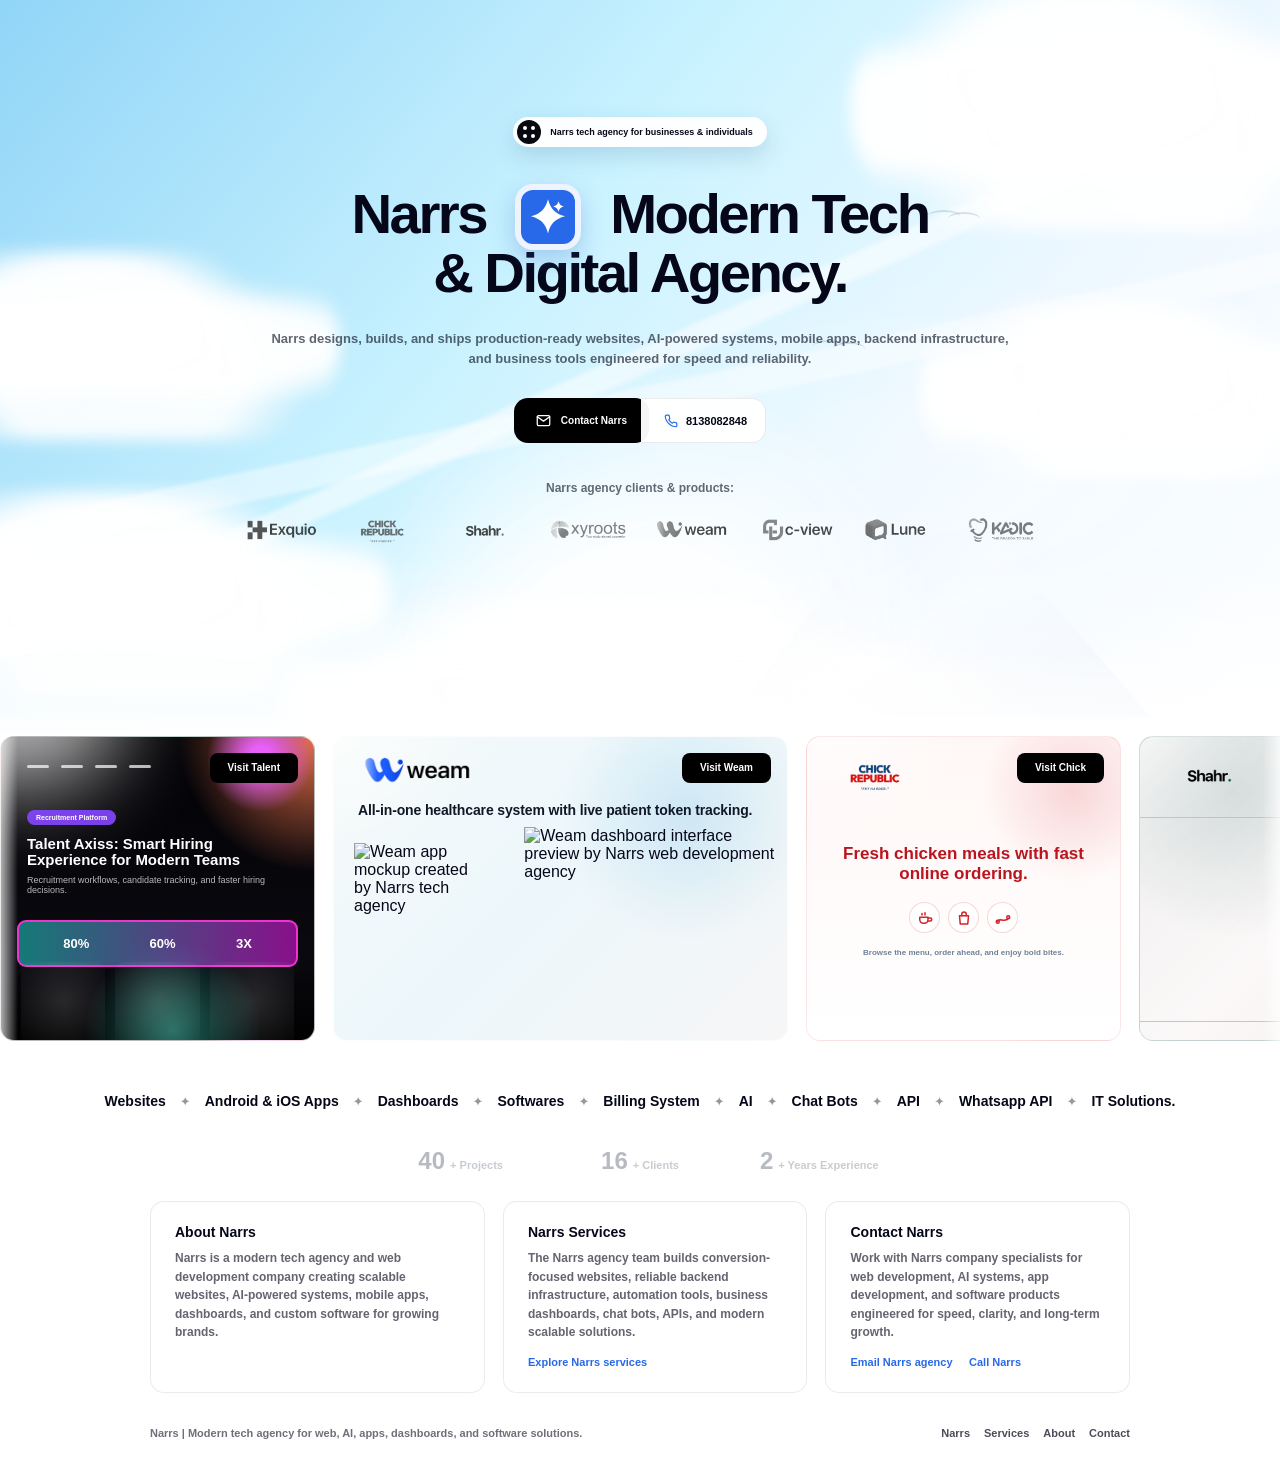
==== commit 29a648a2: "fda" ====
--- a/index.html
+++ b/index.html
@@ -3,17 +3,83 @@
   <head>
     <meta charset="UTF-8" />
     <meta name="viewport" content="width=device-width, initial-scale=1.0" />
-    <title>narrs</title>
+    <title>Narrs | Modern Tech Agency | Web, AI &amp; Software Solutions</title>
+    <meta name="description" content="Narrs builds modern websites, AI systems, apps, dashboards, and scalable software for brands that need fast, reliable digital growth and automation today." />
+    <meta name="keywords" content="Narrs, narrs agency, narrs company, narrs tech agency, narrs web development, Narrs web agency, Narrs AI solutions, Narrs software company" />
+    <meta name="author" content="Narrs" />
+    <meta name="robots" content="index, follow, max-image-preview:large" />
+    <meta name="theme-color" content="#ffffff" />
+    <link rel="canonical" href="https://narrs.in/" />
+    <meta property="og:type" content="website" />
+    <meta property="og:site_name" content="Narrs" />
+    <meta property="og:title" content="Narrs | Modern Tech Agency | Web, AI &amp; Software Solutions" />
+    <meta property="og:description" content="Narrs designs and ships web development, AI-powered systems, apps, dashboards, and scalable business software." />
+    <meta property="og:image" content="https://narrs.in/assets/narrs.png" />
+    <meta property="og:image:alt" content="Narrs modern tech agency logo" />
+    <meta property="og:url" content="https://narrs.in/" />
+    <meta name="twitter:card" content="summary_large_image" />
+    <meta name="twitter:title" content="Narrs | Modern Tech Agency | Web, AI &amp; Software Solutions" />
+    <meta name="twitter:description" content="Modern web, AI, app, dashboard, and software solutions by Narrs." />
+    <meta name="twitter:image" content="https://narrs.in/assets/narrs.png" />
+    <style>
+      html{scroll-behavior:smooth}body{margin:0;background:#fff;color:#050719;font-family:"Google Sans","Product Sans",Arial,ui-sans-serif,system-ui,sans-serif;overflow-x:hidden}.site{min-height:100vh;background:#fff}
+    </style>
     <link rel="preconnect" href="https://fonts.googleapis.com" />
     <link rel="preconnect" href="https://fonts.gstatic.com" crossorigin />
-    <link href="https://fonts.googleapis.com/css?family=Google+Sans:400,500,700&display=swap" rel="stylesheet" />
+    <link rel="preload" href="./assets/narrs.png" as="image" type="image/png" />
+    <link rel="preload" href="https://fonts.googleapis.com/css?family=Google+Sans:400,500,700&display=swap" as="style" onload="this.onload=null;this.rel='stylesheet'" />
+    <noscript><link href="https://fonts.googleapis.com/css?family=Google+Sans:400,500,700&display=swap" rel="stylesheet" /></noscript>
     <link rel="icon" type="image/png" href="./assets/narrs.png" />
+    <link rel="apple-touch-icon" href="./assets/narrs.png" />
+    <link rel="manifest" href="./site.webmanifest" />
     <link rel="stylesheet" href="./styles.css" />
+    <script type="application/ld+json">
+      {
+        "@context": "https://schema.org",
+        "@graph": [
+          {
+            "@type": "Organization",
+            "@id": "https://narrs.in/#organization",
+            "name": "Narrs",
+            "url": "https://narrs.in/",
+            "logo": "https://narrs.in/assets/narrs.png",
+            "email": "narrsgroup@gmail.com",
+            "telephone": "+918138082848",
+            "description": "Narrs is a modern tech agency building web development, AI-powered systems, apps, dashboards, and scalable business software."
+          },
+          {
+            "@type": "LocalBusiness",
+            "@id": "https://narrs.in/#localbusiness",
+            "name": "Narrs",
+            "url": "https://narrs.in/",
+            "image": "https://narrs.in/assets/narrs.png",
+            "email": "narrsgroup@gmail.com",
+            "telephone": "+918138082848",
+            "priceRange": "$$",
+            "description": "Narrs company services include web development, AI systems, mobile apps, dashboards, and custom software solutions."
+          },
+          {
+            "@type": "WebSite",
+            "@id": "https://narrs.in/#website",
+            "name": "Narrs",
+            "url": "https://narrs.in/",
+            "publisher": { "@id": "https://narrs.in/#organization" },
+            "inLanguage": "en"
+          }
+        ]
+      }
+    </script>
   </head>
   <body>
     <div class="page-loader" aria-hidden="true"><span></span></div>
     <main class="site">
-      <section class="hero" id="home" aria-label="narrs design agency">
+      <header class="hero" id="home" aria-label="Narrs modern tech agency">
+        <nav class="site-nav" aria-label="Narrs website navigation">
+          <a href="#home">Narrs home</a>
+          <a href="#services">Explore Narrs services</a>
+          <a href="#about">About Narrs</a>
+          <a href="#contact">Contact Narrs</a>
+        </nav>
         <div class="sky" aria-hidden="true">
           <span class="cloud cloud-a"></span>
           <span class="cloud cloud-b"></span>
@@ -30,24 +96,24 @@
             <span class="pill-icon">
               <i></i><i></i><i></i><i></i>
             </span>
-            <span>Built for Business &amp; Individuals</span>
+            <span>Narrs tech agency for businesses &amp; individuals</span>
           </div>
 
           <h1>
-            Design
+            Narrs
             <span class="headline-icon" aria-hidden="true">
               <svg viewBox="0 0 64 64">
                 <path d="M32 5c4.1 15.2 10.8 21.9 26 26-15.2 4.1-21.9 10.8-26 26C27.9 41.8 21.2 35.1 6 31 21.2 26.9 27.9 20.2 32 5Z" />
                 <path d="M48 8c1.2 4.6 3.4 6.8 8 8-4.6 1.2-6.8 3.4-8 8-1.2-4.6-3.4-6.8-8-8 4.6-1.2 6.8-3.4 8-8Z" />
               </svg>
             </span>
-            Innovation
-            <span>for Every Business.</span>
+            Modern Tech
+            <span>&amp; Digital Agency.</span>
           </h1>
 
           <p>
-            We design, build, and ship production-ready systems. AI, websites, apps,
-            backend infrastructure, and business tools engineered for speed and reliability.
+            Narrs designs, builds, and ships production-ready websites, AI-powered systems,
+            mobile apps, backend infrastructure, and business tools engineered for speed and reliability.
           </p>
 
           <div class="hero-actions">
@@ -56,7 +122,7 @@
                 <path d="M4 4h16a2 2 0 0 1 2 2v12a2 2 0 0 1-2 2H4a2 2 0 0 1-2-2V6a2 2 0 0 1 2-2Z" />
                 <path d="m22 6-10 7L2 6" />
               </svg>
-              <span>Send Email</span>
+              <span>Contact Narrs</span>
             </a>
             <a class="phone-label" href="tel:+918138082848">
               <svg viewBox="0 0 24 24" aria-hidden="true">
@@ -67,31 +133,32 @@
           </div>
 
           <div class="trusted">
-            <p>Our Clients &amp; Products:</p>
+            <p>Narrs agency clients &amp; products:</p>
             <div class="logos" aria-label="Trusted companies">
-              <img src="./assets/exquio.png" alt="Exquio" />
-              <img src="./assets/chick-republic.png" alt="Chick Republic" />
-              <img src="./assets/shahr.png" alt="Shahr" />
-              <img src="./assets/xyroots.png" alt="XYRoots" />
-              <img src="./assets/weam.png" alt="Weam" />
-              <img src="./assets/cview.png" alt="C View" />
-              <img src="./assets/lune.png" alt="Lune" />
-              <img src="./assets/kadic.png" alt="Kadic" />
+              <img src="./assets/exquio.png" alt="Exquio client logo for Narrs agency web development service" width="112" height="28" decoding="async" />
+              <img src="./assets/chick-republic.png" alt="Chick Republic website project by Narrs web development company" width="112" height="28" decoding="async" loading="lazy" />
+              <img src="./assets/shahr.png" alt="Shahr platform project by Narrs tech agency" width="112" height="28" decoding="async" loading="lazy" />
+              <img src="./assets/xyroots.png" alt="XYRoots client logo for Narrs software solutions" width="112" height="28" decoding="async" loading="lazy" />
+              <img src="./assets/weam.png" alt="Weam healthcare system built by Narrs company" width="112" height="28" decoding="async" loading="lazy" />
+              <img src="./assets/cview.png" alt="CView recruitment software by Narrs AI and web agency" width="112" height="28" decoding="async" loading="lazy" />
+              <img src="./assets/lune.png" alt="Lune healthcare app project by Narrs tech agency" width="112" height="28" decoding="async" loading="lazy" />
+              <img src="./assets/kadic.png" alt="Kadic client logo for Narrs digital solutions" width="112" height="28" decoding="async" loading="lazy" />
             </div>
           </div>
 
         </div>
-      </section>
+      </header>
 
       <!-- Card carousel — desktop auto-loop, mobile swipe + auto-loop -->
-      <section class="portfolio" id="services" aria-label="Selected work">
+      <section class="portfolio" id="services" aria-label="Narrs services and selected work">
+        <h2 class="sr-only">Narrs services and selected web development work</h2>
         <div class="carousel-track">
-        <article class="work-card dark-card" onclick="window.open('https://talent-axiss.vercel.app/','_blank','noopener,noreferrer')">
-          <nav><span></span><span></span><span></span><span></span></nav>
+        <article class="work-card dark-card" onclick="window.open('https://talentaxis.narrs.in','_blank','noopener,noreferrer')">
+          <div class="card-lines" aria-hidden="true"><span></span><span></span><span></span><span></span></div>
           <div class="badge">Recruitment Platform</div>
           <h2>Talent Axiss: Smart Hiring Experience for Modern Teams</h2>
           <p>Recruitment workflows, candidate tracking, and faster hiring decisions.</p>
-          <a href="https://talent-axiss.vercel.app/" target="_blank" rel="noreferrer" onclick="event.stopPropagation()">Visit Talent</a>
+          <a href="https://talentaxis.narrs.in" target="_blank" rel="noreferrer" onclick="event.stopPropagation()">Visit Talent</a>
           <div class="stat-row">
             <strong>80%</strong><strong>60%</strong><strong>3X</strong>
           </div>
@@ -100,20 +167,20 @@
 
         <article class="work-card seo-card weam-card" onclick="window.open('https://weam.in','_blank','noopener,noreferrer')">
           <a class="seo-card-link" href="https://weam.in" target="_blank" rel="noreferrer" aria-label="Open weam.in" onclick="event.stopPropagation()">
-            <img class="weam-dashboard" src="https://res.cloudinary.com/dfabpborj/image/upload/v1777575447/ChatGPT_Image_May_1_2026_12_24_08_AM_1_1_hbmkgn.png" alt="Weam dashboard interface preview" />
-            <img class="weam-mockup" src="https://res.cloudinary.com/dfabpborj/image/upload/v1777616500/Adobe_Express_-_file_2_mwbkd8.png" alt="Weam app mockup" />
+            <img class="weam-dashboard" src="https://res.cloudinary.com/dfabpborj/image/upload/v1777575447/ChatGPT_Image_May_1_2026_12_24_08_AM_1_1_hbmkgn.png" alt="Weam dashboard interface preview by Narrs web development agency" loading="lazy" decoding="async" />
+            <img class="weam-mockup" src="https://res.cloudinary.com/dfabpborj/image/upload/v1777616500/Adobe_Express_-_file_2_mwbkd8.png" alt="Weam app mockup created by Narrs tech agency" loading="lazy" decoding="async" />
             <span class="seo-card-copy">
-              <img src="./assets/weam.png" alt="Weam" />
+              <img src="./assets/weam.png" alt="Weam healthcare software logo for Narrs company portfolio" loading="lazy" decoding="async" />
               <em>All-in-one healthcare system with live patient token tracking.</em>
             </span>
           </a>
           <a href="https://weam.in" target="_blank" rel="noreferrer" onclick="event.stopPropagation()">Visit Weam</a>
         </article>
 
-        <article class="work-card phone-card" onclick="window.open('https://chickrepublic.vercel.app/','_blank','noopener,noreferrer')">
-          <div class="phone-nav"><img src="./assets/chick-republic.png" alt="Chick Republic" /><i></i></div>
+        <article class="work-card phone-card" onclick="window.open('https://chickrepublic.narrs.in','_blank','noopener,noreferrer')">
+          <div class="phone-nav"><img src="./assets/chick-republic.png" alt="Chick Republic website logo by Narrs agency" loading="lazy" decoding="async" /><i></i></div>
           <h2>Fresh chicken meals with fast online ordering.</h2>
-          <a href="https://chickrepublic.vercel.app/" target="_blank" rel="noreferrer" onclick="event.stopPropagation()">Visit Chick</a>
+          <a href="https://chickrepublic.narrs.in" target="_blank" rel="noreferrer" onclick="event.stopPropagation()">Visit Chick</a>
           <div class="kitchen-icons" aria-hidden="true">
             <span><svg viewBox="0 0 24 24"><path d="M5 11h11v3a5 5 0 0 1-5 5H10a5 5 0 0 1-5-5v-3Z" /><path d="M16 12h3a2 2 0 0 1 0 4h-3" /><path d="M8 6v2M12 5v3" /></svg></span>
             <span><svg viewBox="0 0 24 24"><path d="M6 9h12l-1 11H7L6 9Z" /><path d="M9 9V7a3 3 0 0 1 6 0v2" /></svg></span>
@@ -123,43 +190,59 @@
         </article>
 
         <article class="work-card wide-card shahr-card" onclick="window.open('https://shahr.in','_blank','noopener,noreferrer')">
-          <img src="./assets/shahr.png" alt="Shahr" />
+          <img src="./assets/shahr.png" alt="Shahr platform logo by Narrs web development company" loading="lazy" decoding="async" />
           <div class="shahr-placeholders" aria-hidden="true">
-            <img src="https://res.cloudinary.com/dfabpborj/image/upload/v1777578488/file_00000000e588720b9189460ca6d895d6_1_suv0tk.png" alt="" />
-            <img src="https://res.cloudinary.com/dfabpborj/image/upload/v1777578486/file_00000000e588720b9189460ca6d895d6_2_z1uiow.png" alt="" />
+            <img src="https://res.cloudinary.com/dfabpborj/image/upload/v1777578488/file_00000000e588720b9189460ca6d895d6_1_suv0tk.png" alt="" loading="lazy" decoding="async" />
+            <img src="https://res.cloudinary.com/dfabpborj/image/upload/v1777578486/file_00000000e588720b9189460ca6d895d6_2_z1uiow.png" alt="" loading="lazy" decoding="async" />
           </div>
           <h2>Discovery platform for<br />packages and services.</h2>
           <a href="https://shahr.in" target="_blank" rel="noreferrer" onclick="event.stopPropagation()">Visit Shahr</a>
         </article>
 
         <article class="work-card phone-card lune-card">
-          <div class="phone-nav"><img src="./assets/lune.png" alt="Lune" /><i></i></div>
-          <img class="card-mockup lune-mockup" src="https://res.cloudinary.com/dfabpborj/image/upload/v1777577739/file_00000000262c71f8845d2a402e6ee74e_2_w7niqb.png" alt="" aria-hidden="true" />
+          <div class="phone-nav"><img src="./assets/lune.png" alt="Lune healthcare app logo by Narrs tech agency" loading="lazy" decoding="async" /><i></i></div>
+          <img class="card-mockup lune-mockup" src="https://res.cloudinary.com/dfabpborj/image/upload/v1777577739/file_00000000262c71f8845d2a402e6ee74e_2_w7niqb.png" alt="" aria-hidden="true" loading="lazy" decoding="async" />
           <h2>AI personal healthcare app for everyday wellness.</h2>
           <small>Health guidance, care reminders, and personal insights.</small>
         </article>
 
-        <article class="work-card phone-card miznet-card" onclick="window.open('https://miznet.vercel.app/','_blank','noopener,noreferrer')">
+        <article class="work-card phone-card miznet-card" onclick="window.open('https://miznet.narrs.in','_blank','noopener,noreferrer')">
           <div class="phone-nav"><strong class="miznet-logo">Miznet AI</strong><i></i></div>
-          <img class="card-mockup miznet-mockup" src="https://res.cloudinary.com/dfabpborj/image/upload/v1777580099/ChatGPT_Image_May_1_2026_01_44_41_AM_1_qmvlag.png" alt="" aria-hidden="true" />
+          <img class="card-mockup miznet-mockup" src="https://res.cloudinary.com/dfabpborj/image/upload/v1777580099/ChatGPT_Image_May_1_2026_01_44_41_AM_1_qmvlag.png" alt="" aria-hidden="true" loading="lazy" decoding="async" />
           <h2>An Agentic AI system for supply chain decisions.</h2>
           <p>Not dashboards. Not reports. Autonomous decision engine.</p>
-          <a href="https://miznet.vercel.app/" target="_blank" rel="noreferrer" onclick="event.stopPropagation()">Visit Miznet</a>
+          <a href="https://miznet.narrs.in" target="_blank" rel="noreferrer" onclick="event.stopPropagation()">Visit Miznet</a>
           <div class="agent-icons" aria-hidden="true"><span></span><span></span><span></span></div>
           <small>Forecasting, routing, and workflow intelligence for logistics teams.</small>
         </article>
 
-        <article class="work-card phone-card kunnath-card" aria-label="Kunnath rent a car booking app" onclick="window.open('https://kunnathcarrental.com','_blank','noopener,noreferrer')">
-          <img class="card-mockup kunnath-mockup" src="https://res.cloudinary.com/dfabpborj/image/upload/v1777577739/file_000000000b68720b8103a9391c5cac12_1_wmymj2.png" alt="" aria-hidden="true" />
+        <article class="work-card phone-card kunnath-card" aria-label="Kunnath rent a car booking app">
+          <img class="card-mockup kunnath-mockup" src="https://res.cloudinary.com/dfabpborj/image/upload/v1777577739/file_000000000b68720b8103a9391c5cac12_1_wmymj2.png" alt="" aria-hidden="true" loading="lazy" decoding="async" />
           <h2>rent a car<br />booking app</h2>
-          <a href="https://kunnathcarrental.com" target="_blank" rel="noreferrer" onclick="event.stopPropagation()">Visit Site</a>
+        </article>
+
+        <article class="work-card wide-card komban-card" onclick="window.open('https://komban.narrs.in','_blank','noopener,noreferrer')">
+          <img class="komban-logo" src="https://komban.narrs.in/komban.png" alt="Komban website logo for Narrs agency portfolio" loading="lazy" decoding="async" />
+          <span class="komban-kicker">Website</span>
+          <h2>One team.<br />One fight.</h2>
+          <p>Bold bus fleet website with cinematic motion and booking flow.</p>
+          <a href="https://komban.narrs.in" target="_blank" rel="noreferrer" onclick="event.stopPropagation()">Visit Komban</a>
+        </article>
+
+        <article class="work-card wide-card planet-card" onclick="window.open('https://planetcafe.narrs.in','_blank','noopener,noreferrer')">
+          <img class="planet-logo" src="https://planetcafe.narrs.in/planetcafe.png" alt="Planet Cafe bistro logo in Narrs web development portfolio" loading="lazy" decoding="async" />
+          <img class="planet-dish" src="https://res.cloudinary.com/dhh2nd2bg/image/upload/v1777798004/hero-poster_rd7bma.jpg" alt="Planet Cafe bistro website preview built by Narrs" loading="lazy" decoding="async" />
+          <span class="planet-kicker">Bistro Website</span>
+          <h2>Planet Cafe<br />Bistro</h2>
+          <p>Taste made to crave with fresh plates and chef-crafted flavor.</p>
+          <a href="https://planetcafe.narrs.in" target="_blank" rel="noreferrer" onclick="event.stopPropagation()">Visit Cafe</a>
         </article>
 
         <article class="work-card seo-card cview-card" onclick="window.open('https://cview.ai','_blank','noopener,noreferrer')">
           <a class="seo-card-link" href="https://cview.ai" target="_blank" rel="noreferrer" aria-label="CView recruitment backend system" onclick="event.stopPropagation()">
-            <img src="./assets/c-view.png" alt="CView recruitment dashboard preview" />
+            <img src="./assets/c-view.png" alt="CView recruitment dashboard preview by Narrs software company" loading="lazy" decoding="async" />
             <span class="seo-card-copy">
-              <img src="./assets/cview.png" alt="CView" />
+              <img src="./assets/cview.png" alt="CView recruitment backend logo for Narrs AI systems portfolio" loading="lazy" decoding="async" />
               <em>Managing dashboard for HR screening, job offers, candidate mapping, and matching scores.</em>
             </span>
           </a>
@@ -167,32 +250,32 @@
         </article>
 
         <!-- Duplicate set for seamless CSS loop -->
-        <article class="work-card dark-card" aria-hidden="true" onclick="window.open('https://talent-axiss.vercel.app/','_blank','noopener,noreferrer')">
-          <nav><span></span><span></span><span></span><span></span></nav>
+        <article class="work-card dark-card" aria-hidden="true" onclick="window.open('https://talentaxis.narrs.in','_blank','noopener,noreferrer')">
+          <div class="card-lines" aria-hidden="true"><span></span><span></span><span></span><span></span></div>
           <div class="badge">Recruitment Platform</div>
           <h2>Talent Axiss: Smart Hiring Experience for Modern Teams</h2>
           <p>Recruitment workflows, candidate tracking, and faster hiring decisions.</p>
-          <a href="https://talent-axiss.vercel.app/" target="_blank" rel="noreferrer" onclick="event.stopPropagation()">Visit Talent</a>
+          <a href="https://talentaxis.narrs.in" target="_blank" rel="noreferrer" onclick="event.stopPropagation()">Visit Talent</a>
           <div class="stat-row"><strong>80%</strong><strong>60%</strong><strong>3X</strong></div>
           <div class="tile-row"><span></span><span></span><span></span></div>
         </article>
 
         <article class="work-card seo-card weam-card" aria-hidden="true" onclick="window.open('https://weam.in','_blank','noopener,noreferrer')">
           <a class="seo-card-link" href="https://weam.in" target="_blank" rel="noreferrer" aria-label="Open weam.in" onclick="event.stopPropagation()">
-            <img class="weam-dashboard" src="https://res.cloudinary.com/dfabpborj/image/upload/v1777575447/ChatGPT_Image_May_1_2026_12_24_08_AM_1_1_hbmkgn.png" alt="Weam dashboard interface preview" />
-            <img class="weam-mockup" src="https://res.cloudinary.com/dfabpborj/image/upload/v1777616500/Adobe_Express_-_file_2_mwbkd8.png" alt="Weam app mockup" />
+            <img class="weam-dashboard" src="https://res.cloudinary.com/dfabpborj/image/upload/v1777575447/ChatGPT_Image_May_1_2026_12_24_08_AM_1_1_hbmkgn.png" alt="Weam dashboard interface preview by Narrs web development agency" loading="lazy" decoding="async" />
+            <img class="weam-mockup" src="https://res.cloudinary.com/dfabpborj/image/upload/v1777616500/Adobe_Express_-_file_2_mwbkd8.png" alt="Weam app mockup created by Narrs tech agency" loading="lazy" decoding="async" />
             <span class="seo-card-copy">
-              <img src="./assets/weam.png" alt="Weam" />
+              <img src="./assets/weam.png" alt="Weam healthcare software logo for Narrs company portfolio" loading="lazy" decoding="async" />
               <em>All-in-one healthcare system with live patient token tracking.</em>
             </span>
           </a>
           <a href="https://weam.in" target="_blank" rel="noreferrer" onclick="event.stopPropagation()">Visit Weam</a>
         </article>
 
-        <article class="work-card phone-card" aria-hidden="true" onclick="window.open('https://chickrepublic.vercel.app/','_blank','noopener,noreferrer')">
-          <div class="phone-nav"><img src="./assets/chick-republic.png" alt="Chick Republic" /></div>
+        <article class="work-card phone-card" aria-hidden="true" onclick="window.open('https://chickrepublic.narrs.in','_blank','noopener,noreferrer')">
+          <div class="phone-nav"><img src="./assets/chick-republic.png" alt="Chick Republic website logo by Narrs agency" loading="lazy" decoding="async" /></div>
           <h2>Fresh chicken meals with fast online ordering.</h2>
-          <a href="https://chickrepublic.vercel.app/" target="_blank" rel="noreferrer" onclick="event.stopPropagation()">Visit Chick</a>
+          <a href="https://chickrepublic.narrs.in" target="_blank" rel="noreferrer" onclick="event.stopPropagation()">Visit Chick</a>
           <div class="kitchen-icons" aria-hidden="true">
             <span><svg viewBox="0 0 24 24"><path d="M5 11h11v3a5 5 0 0 1-5 5H10a5 5 0 0 1-5-5v-3Z" /><path d="M16 12h3a2 2 0 0 1 0 4h-3" /><path d="M8 6v2M12 5v3" /></svg></span>
             <span><svg viewBox="0 0 24 24"><path d="M6 9h12l-1 11H7L6 9Z" /><path d="M9 9V7a3 3 0 0 1 6 0v2" /></svg></span>
@@ -202,43 +285,59 @@
         </article>
 
         <article class="work-card wide-card shahr-card" aria-hidden="true" onclick="window.open('https://shahr.in','_blank','noopener,noreferrer')">
-          <img src="./assets/shahr.png" alt="Shahr" />
+          <img src="./assets/shahr.png" alt="Shahr platform logo by Narrs web development company" loading="lazy" decoding="async" />
           <div class="shahr-placeholders" aria-hidden="true">
-            <img src="https://res.cloudinary.com/dfabpborj/image/upload/v1777578488/file_00000000e588720b9189460ca6d895d6_1_suv0tk.png" alt="" />
-            <img src="https://res.cloudinary.com/dfabpborj/image/upload/v1777578486/file_00000000e588720b9189460ca6d895d6_2_z1uiow.png" alt="" />
+            <img src="https://res.cloudinary.com/dfabpborj/image/upload/v1777578488/file_00000000e588720b9189460ca6d895d6_1_suv0tk.png" alt="" loading="lazy" decoding="async" />
+            <img src="https://res.cloudinary.com/dfabpborj/image/upload/v1777578486/file_00000000e588720b9189460ca6d895d6_2_z1uiow.png" alt="" loading="lazy" decoding="async" />
           </div>
           <h2>Discovery platform for<br />packages and services.</h2>
           <a href="https://shahr.in" target="_blank" rel="noreferrer" onclick="event.stopPropagation()">Visit Shahr</a>
         </article>
 
         <article class="work-card phone-card lune-card" aria-hidden="true">
-          <div class="phone-nav"><img src="./assets/lune.png" alt="Lune" /></div>
-          <img class="card-mockup lune-mockup" src="https://res.cloudinary.com/dfabpborj/image/upload/v1777577739/file_00000000262c71f8845d2a402e6ee74e_2_w7niqb.png" alt="" aria-hidden="true" />
+          <div class="phone-nav"><img src="./assets/lune.png" alt="Lune healthcare app logo by Narrs tech agency" loading="lazy" decoding="async" /></div>
+          <img class="card-mockup lune-mockup" src="https://res.cloudinary.com/dfabpborj/image/upload/v1777577739/file_00000000262c71f8845d2a402e6ee74e_2_w7niqb.png" alt="" aria-hidden="true" loading="lazy" decoding="async" />
           <h2>AI personal healthcare app for everyday wellness.</h2>
           <small>Health guidance, care reminders, and personal insights.</small>
         </article>
 
-        <article class="work-card phone-card miznet-card" aria-hidden="true" onclick="window.open('https://miznet.vercel.app/','_blank','noopener,noreferrer')">
+        <article class="work-card phone-card miznet-card" aria-hidden="true" onclick="window.open('https://miznet.narrs.in','_blank','noopener,noreferrer')">
           <div class="phone-nav"><strong class="miznet-logo">Miznet AI</strong></div>
-          <img class="card-mockup miznet-mockup" src="https://res.cloudinary.com/dfabpborj/image/upload/v1777580099/ChatGPT_Image_May_1_2026_01_44_41_AM_1_qmvlag.png" alt="" aria-hidden="true" />
+          <img class="card-mockup miznet-mockup" src="https://res.cloudinary.com/dfabpborj/image/upload/v1777580099/ChatGPT_Image_May_1_2026_01_44_41_AM_1_qmvlag.png" alt="" aria-hidden="true" loading="lazy" decoding="async" />
           <h2>An Agentic AI system for supply chain decisions.</h2>
           <p>Not dashboards. Not reports. Autonomous decision engine.</p>
-          <a href="https://miznet.vercel.app/" target="_blank" rel="noreferrer" onclick="event.stopPropagation()">Visit Miznet</a>
+          <a href="https://miznet.narrs.in" target="_blank" rel="noreferrer" onclick="event.stopPropagation()">Visit Miznet</a>
           <div class="agent-icons" aria-hidden="true"><span></span><span></span><span></span></div>
           <small>Forecasting, routing, and workflow intelligence for logistics teams.</small>
         </article>
 
-        <article class="work-card phone-card kunnath-card" aria-label="Kunnath rent a car booking app" aria-hidden="true" onclick="window.open('https://kunnathcarrental.com','_blank','noopener,noreferrer')">
-          <img class="card-mockup kunnath-mockup" src="https://res.cloudinary.com/dfabpborj/image/upload/v1777577739/file_000000000b68720b8103a9391c5cac12_1_wmymj2.png" alt="" aria-hidden="true" />
+        <article class="work-card phone-card kunnath-card" aria-label="Kunnath rent a car booking app" aria-hidden="true">
+          <img class="card-mockup kunnath-mockup" src="https://res.cloudinary.com/dfabpborj/image/upload/v1777577739/file_000000000b68720b8103a9391c5cac12_1_wmymj2.png" alt="" aria-hidden="true" loading="lazy" decoding="async" />
           <h2>rent a car<br />booking app</h2>
-          <a href="https://kunnathcarrental.com" target="_blank" rel="noreferrer" onclick="event.stopPropagation()">Visit Site</a>
+        </article>
+
+        <article class="work-card wide-card komban-card" aria-hidden="true" onclick="window.open('https://komban.narrs.in','_blank','noopener,noreferrer')">
+          <img class="komban-logo" src="https://komban.narrs.in/komban.png" alt="Komban website logo for Narrs agency portfolio" loading="lazy" decoding="async" />
+          <span class="komban-kicker">Website</span>
+          <h2>One team.<br />One fight.</h2>
+          <p>Bold bus fleet website with cinematic motion and booking flow.</p>
+          <a href="https://komban.narrs.in" target="_blank" rel="noreferrer" onclick="event.stopPropagation()">Visit Komban</a>
+        </article>
+
+        <article class="work-card wide-card planet-card" aria-hidden="true" onclick="window.open('https://planetcafe.narrs.in','_blank','noopener,noreferrer')">
+          <img class="planet-logo" src="https://planetcafe.narrs.in/planetcafe.png" alt="Planet Cafe bistro logo in Narrs web development portfolio" loading="lazy" decoding="async" />
+          <img class="planet-dish" src="https://res.cloudinary.com/dhh2nd2bg/image/upload/v1777798004/hero-poster_rd7bma.jpg" alt="Planet Cafe bistro website preview built by Narrs" loading="lazy" decoding="async" />
+          <span class="planet-kicker">Bistro Website</span>
+          <h2>Planet Cafe<br />Bistro</h2>
+          <p>Taste made to crave with fresh plates and chef-crafted flavor.</p>
+          <a href="https://planetcafe.narrs.in" target="_blank" rel="noreferrer" onclick="event.stopPropagation()">Visit Cafe</a>
         </article>
 
         <article class="work-card seo-card cview-card" aria-hidden="true" onclick="window.open('https://cview.ai','_blank','noopener,noreferrer')">
           <a class="seo-card-link" href="https://cview.ai" target="_blank" rel="noreferrer" aria-label="CView recruitment backend system" onclick="event.stopPropagation()">
-            <img src="./assets/c-view.png" alt="CView recruitment dashboard preview" />
+            <img src="./assets/c-view.png" alt="CView recruitment dashboard preview by Narrs software company" loading="lazy" decoding="async" />
             <span class="seo-card-copy">
-              <img src="./assets/cview.png" alt="CView" />
+              <img src="./assets/cview.png" alt="CView recruitment backend logo for Narrs AI systems portfolio" loading="lazy" decoding="async" />
               <em>Managing dashboard for HR screening, job offers, candidate mapping, and matching scores.</em>
             </span>
           </a>
@@ -274,12 +373,49 @@
       </div>
 
       <section class="stats-strip" aria-label="Company stats">
+        <h2 class="sr-only">Narrs company performance signals</h2>
         <div><strong data-count="50">0</strong><span>+ Projects</span></div>
         <div><strong data-count="20">0</strong><span>+ Clients</span></div>
         <div><strong data-count="3">0</strong><span>+ Years Experience</span></div>
       </section>
 
+      <section class="seo-details" id="about" aria-labelledby="about-title">
+        <div>
+          <h2 id="about-title">About Narrs</h2>
+          <p>
+            Narrs is a modern tech agency and web development company creating scalable websites,
+            AI-powered systems, mobile apps, dashboards, and custom software for growing brands.
+          </p>
+        </div>
+        <article id="services-overview">
+          <h3>Narrs Services</h3>
+          <p>
+            The Narrs agency team builds conversion-focused websites, reliable backend infrastructure,
+            automation tools, business dashboards, chat bots, APIs, and modern scalable solutions.
+          </p>
+          <a href="#services">Explore Narrs services</a>
+        </article>
+        <article id="contact">
+          <h3>Contact Narrs</h3>
+          <p>
+            Work with Narrs company specialists for web development, AI systems, app development,
+            and software products engineered for speed, clarity, and long-term growth.
+          </p>
+          <a href="mailto:narrsgroup@gmail.com">Email Narrs agency</a>
+          <a href="tel:+918138082848">Call Narrs</a>
+        </article>
+      </section>
+
     </main>
+    <footer class="site-footer" aria-label="Narrs footer">
+      <p>Narrs | Modern tech agency for web, AI, apps, dashboards, and software solutions.</p>
+      <nav aria-label="Footer navigation">
+        <a href="#home">Narrs</a>
+        <a href="#services">Services</a>
+        <a href="#about">About</a>
+        <a href="#contact">Contact</a>
+      </nav>
+    </footer>
     <script>
       // Counter animation
       const counters = document.querySelectorAll("[data-count]");
--- a/styles.css
+++ b/styles.css
@@ -36,6 +36,17 @@
 
 a { color: inherit; text-decoration: none; }
 .site { min-height: 100vh; background: #fff; }
+.sr-only, .site-nav {
+  position: absolute;
+  width: 1px;
+  height: 1px;
+  padding: 0;
+  margin: -1px;
+  overflow: hidden;
+  clip: rect(0, 0, 0, 0);
+  white-space: nowrap;
+  border: 0;
+}
 
 /* ── Hero ─────────────────────────────────────── */
 .hero {
@@ -165,6 +176,58 @@
 .stats-strip div { display: inline-flex; align-items: baseline; justify-content: center; gap: 5px; white-space: nowrap; }
 .stats-strip strong { color: #6b7280; font-size: 24px; line-height: 1; font-weight: 900; }
 .stats-strip span   { color: #8b95a1; font-size: 11px; font-weight: 800; }
+
+.seo-details {
+  width: min(980px, calc(100% - 36px));
+  margin: 10px auto 34px;
+  display: grid;
+  grid-template-columns: 1.1fr 1fr 1fr;
+  gap: 18px;
+}
+.seo-details > div,
+.seo-details article {
+  padding: 22px 24px;
+  border: 1px solid rgba(5,7,25,0.08);
+  border-radius: 14px;
+  background: rgba(255,255,255,0.82);
+}
+.seo-details h2,
+.seo-details h3 {
+  margin: 0 0 9px;
+  color: #050719;
+  font-size: 14px;
+  line-height: 1.15;
+  letter-spacing: 0;
+}
+.seo-details p {
+  margin: 0;
+  color: rgba(5,7,25,0.62);
+  font-size: 12px;
+  line-height: 1.55;
+  font-weight: 650;
+}
+.seo-details a {
+  display: inline-flex;
+  margin: 14px 12px 0 0;
+  color: #2769e8;
+  font-size: 11px;
+  font-weight: 850;
+}
+
+.site-footer {
+  width: min(980px, calc(100% - 36px));
+  margin: 0 auto 28px;
+  display: flex;
+  align-items: center;
+  justify-content: space-between;
+  gap: 18px;
+  color: rgba(5,7,25,0.58);
+  font-size: 11px;
+  font-weight: 750;
+}
+.site-footer p { margin: 0; }
+.site-footer nav { display: flex; gap: 14px; flex-wrap: wrap; }
+.site-footer a { color: rgba(5,7,25,0.72); }
 
 /* ── Portfolio — card carousel only ──────────────
    Desktop : overflow:hidden + CSS auto-loop animation
@@ -244,17 +307,17 @@
     radial-gradient(circle at 55% 97%, rgba(69,245,219,0.42), transparent 26%),
     linear-gradient(180deg, #020205, #09090f 72%, #010101);
 }
-.dark-card nav { display: flex; gap: 12px; margin-bottom: 42px; }
-.dark-card nav span { width: 22px; height: 3px; border-radius: 10px; background: rgba(255,255,255,0.7); }
+.dark-card .card-lines { display: flex; gap: 12px; margin-bottom: 42px; }
+.dark-card .card-lines span { width: 22px; height: 3px; border-radius: 10px; background: rgba(255,255,255,0.7); }
 .badge { width: max-content; padding: 4px 9px; border-radius: 999px; background: rgba(134,70,255,0.9); font-size: 7px; font-weight: 800; }
 .dark-card h2 { max-width: 250px; margin: 11px 0 6px; font-size: 15px; line-height: 1.09; }
 .dark-card p  { max-width: 240px; margin: 0 0 12px; color: rgba(255,255,255,0.72); font-size: 9px; }
-.dark-card button, .dark-card a, .wide-card button, .phone-card button {
+.dark-card a {
   display: inline-flex; align-items: center; justify-content: center;
   border: 0; border-radius: 999px; color: #fff; background: #7b32ff;
   font: inherit; font-size: 8px; font-weight: 800;
 }
-.dark-card button, .dark-card a { padding: 7px 13px; }
+.dark-card a { padding: 7px 13px; }
 
 .work-card > a:not(.seo-card-link), .dark-card > a, .phone-card > a, .wide-card > a {
   position: absolute; top: 16px; right: 16px; z-index: 5;
@@ -325,16 +388,14 @@
 .phone-nav { display: flex; justify-content: space-between; align-items: center; color: #3c5f95; font-size: 9px; font-weight: 800; }
 .phone-nav img { display: block; width: 112px; height: 32px; object-fit: contain; object-position: left center; }
 .phone-card h2 { margin: 52px 0 15px; color: #b9151f; font-size: 17px; line-height: 1.18; }
-.phone-card button, .phone-card a, .wide-card button {
+.phone-card a {
   display: inline-flex; align-items: center; justify-content: center;
   border: 0; border-radius: 999px; color: #fff; background: #d6222a; font: inherit; font-size: 8px; font-weight: 800;
 }
-.avatars { display: flex; justify-content: center; margin: 17px 0 8px; }
-.avatars span { width: 20px; height: 20px; margin-left: -5px; border: 2px solid #fff; border-radius: 50%; background: linear-gradient(135deg, #ffd4c7, #d6222a); }
-
-.kitchen-icons, .health-icons { display: flex; justify-content: center; gap: 8px; margin: 18px 0 8px; }
-.kitchen-icons span, .health-icons span { display: grid; place-items: center; position: relative; width: 31px; height: 31px; border-radius: 50%; background: #fff; border: 1px solid rgba(214,34,42,0.18); }
-.kitchen-icons svg, .health-icons svg { width: 18px; height: 18px; fill: none; stroke: currentColor; stroke-width: 2; stroke-linecap: round; stroke-linejoin: round; }
+
+.kitchen-icons { display: flex; justify-content: center; gap: 8px; margin: 18px 0 8px; }
+.kitchen-icons span { display: grid; place-items: center; position: relative; width: 31px; height: 31px; border-radius: 50%; background: #fff; border: 1px solid rgba(214,34,42,0.18); }
+.kitchen-icons svg { width: 18px; height: 18px; fill: none; stroke: currentColor; stroke-width: 2; stroke-linecap: round; stroke-linejoin: round; }
 .kitchen-icons span { color: #d6222a; }
 .phone-card small { color: rgba(24,51,91,0.62); font-size: 8px; font-weight: 700; }
 
@@ -374,7 +435,7 @@
 .lune-card h2 { position: absolute; z-index: 2; left: 20px; right: 150px; bottom: 34px; margin: 0; color: #1a4ac8; }
 .lune-card a { background: #3863d6; }
 .lune-card .phone-nav img { position: relative; z-index: 2; width: 92px; }
-.lune-card small, .lune-card .health-icons { position: relative; z-index: 2; }
+.lune-card small { position: relative; z-index: 2; }
 .lune-card small { display: none; }
 
 .kunnath-card { background: radial-gradient(circle at 84% 22%, rgba(245,156,56,0.18), transparent 28%), linear-gradient(180deg, #fffaf2, #ffffff); border: 1px solid rgba(245,156,56,0.16); }
@@ -384,6 +445,155 @@
   position: absolute; z-index: 2; left: 158px; right: 20px;
   top: 50%; bottom: auto; transform: translateY(-50%);
   margin: 0; color: #26211c; font-size: 17px; line-height: 1.14; text-align: center;
+}
+
+.komban-card {
+  padding: 0;
+  color: #fff;
+  background:
+    radial-gradient(circle at 82% 12%, rgba(214,0,26,0.46), transparent 28%),
+    radial-gradient(circle at 24% 86%, rgba(214,0,26,0.24), transparent 32%),
+    linear-gradient(135deg, #050505 0%, #111 58%, #050505 100%);
+  border: 1px solid rgba(214,0,26,0.42);
+}
+.komban-card::before {
+  left: auto;
+  right: -22%;
+  top: -24%;
+  background: rgba(214,0,26,0.42);
+  filter: blur(46px);
+}
+.wide-card.komban-card .komban-logo {
+  position: absolute;
+  z-index: 4;
+  left: 50%;
+  top: 42px;
+  width: 190px;
+  height: 54px;
+  margin: 0;
+  object-fit: contain;
+  object-position: center;
+  transform: translateX(-50%);
+}
+.komban-kicker {
+  position: absolute;
+  z-index: 3;
+  left: 50%;
+  top: 112px;
+  transform: translateX(-50%);
+  color: rgba(255,255,255,0.6);
+  font-size: 9px;
+  font-weight: 900;
+  letter-spacing: 0.28em;
+  text-transform: uppercase;
+}
+.wide-card.komban-card h2 {
+  position: absolute;
+  z-index: 3;
+  left: 50%;
+  top: 142px;
+  width: 280px;
+  margin: 0;
+  color: #fff;
+  font-size: 35px;
+  line-height: 0.94;
+  text-align: center;
+  text-transform: uppercase;
+  transform: translateX(-50%);
+}
+.komban-card p {
+  position: absolute;
+  z-index: 3;
+  left: 50%;
+  bottom: 34px;
+  width: 260px;
+  margin: 0;
+  color: rgba(255,255,255,0.7);
+  font-size: 10px;
+  line-height: 1.35;
+  font-weight: 800;
+  text-align: center;
+  transform: translateX(-50%);
+}
+.komban-card > a {
+  background: #d6001a;
+  color: #fff;
+}
+
+.planet-card {
+  padding: 0;
+  color: #34392b;
+  background:
+    radial-gradient(circle at 87% 12%, rgba(179,27,22,0.18), transparent 26%),
+    linear-gradient(180deg, #f8f5ea 0%, #ebe6d7 100%);
+  border: 1px solid rgba(52,57,43,0.12);
+}
+.planet-card::before {
+  left: -18%;
+  top: -30%;
+  background: rgba(255,255,255,0.74);
+}
+.wide-card.planet-card .planet-logo {
+  position: absolute;
+  z-index: 3;
+  left: 24px;
+  top: 20px;
+  width: 64px;
+  height: 42px;
+  margin: 0;
+  object-fit: contain;
+  object-position: left center;
+}
+.wide-card.planet-card .planet-dish {
+  position: absolute;
+  z-index: 1;
+  right: 0;
+  bottom: 0;
+  width: 58%;
+  height: 100%;
+  margin: 0;
+  object-fit: cover;
+  object-position: center;
+  clip-path: polygon(15% 0, 100% 0, 100% 100%, 0 100%);
+}
+.planet-kicker {
+  position: absolute;
+  z-index: 3;
+  left: 24px;
+  top: 76px;
+  color: rgba(52,57,43,0.6);
+  font-size: 9px;
+  font-weight: 900;
+  letter-spacing: 0.22em;
+  text-transform: uppercase;
+}
+.wide-card.planet-card h2 {
+  position: absolute;
+  z-index: 3;
+  left: 24px;
+  top: 108px;
+  width: 210px;
+  margin: 0;
+  color: #34392b;
+  font-size: 31px;
+  line-height: 0.96;
+  text-align: left;
+  text-transform: uppercase;
+}
+.planet-card p {
+  position: absolute;
+  z-index: 3;
+  left: 26px;
+  bottom: 40px;
+  width: 190px;
+  margin: 0;
+  color: rgba(52,57,43,0.72);
+  font-size: 10px;
+  line-height: 1.35;
+  font-weight: 800;
+}
+.planet-card > a {
+  background: #34392b;
 }
 
 .miznet-card { background: radial-gradient(circle at 88% 12%, rgba(239,43,33,0.08), transparent 28%), linear-gradient(180deg, #ffffff, #fffafa); border: 1px solid rgba(239,43,33,0.12); }
@@ -430,9 +640,6 @@
   z-index: 1;
 }
 
-.image-only-card { padding: 0; background: #f5f5f5; }
-.image-only-card img { width: 100%; height: 100%; object-fit: contain; background: #f4f0ea; }
-.health-icons span { color: #3863d6; border-color: rgba(56,99,214,0.18); }
 
 /* ── Keyframes ────────────────────────────────── */
 @keyframes portfolio-loop {
@@ -440,10 +647,6 @@
   to   { transform: translate3d(calc(-50% - 9px),0,0); }
 }
 @keyframes loader-spin { to { transform: rotate(360deg); } }
-@keyframes button-mobile-shimmer {
-  0%, 72% { left: -100px; }
-  100%     { left: 100%; }
-}
 /* Ticker: left-to-right */
 @keyframes text-loop-right {
   from { transform: translate3d(-50%,0,0); }
@@ -505,6 +708,8 @@
   .stats-strip { width: min(100%, 330px); margin-top: 22px; margin-bottom: 22px; gap: 8px; }
   .stats-strip strong { font-size: 18px; }
   .stats-strip span   { font-size: 8px; }
+  .seo-details { grid-template-columns: 1fr; width: min(100% - 32px, 560px); margin-top: 0; }
+  .site-footer { width: min(100% - 32px, 560px); flex-direction: column; align-items: flex-start; }
   .seo-card  { flex-basis: 390px; }
   .wide-card { flex-basis: 390px; }
 }
@@ -585,6 +790,15 @@
   .lune-card h2 { left: 18px; right: 96px; bottom: 36px; font-size: 15px; }
   .kunnath-mockup { left: 4px; top: 50%; bottom: auto; transform: translateY(-50%); width: 112px; height: 214px; }
   .kunnath-card h2 { left: 104px; right: 18px; top: 50%; bottom: auto; transform: translateY(-50%); font-size: 15px; text-align: center; }
+  .wide-card.komban-card .komban-logo { top: 40px; width: 148px; height: 42px; }
+  .komban-kicker { top: 98px; font-size: 7px; letter-spacing: 0.22em; }
+  .wide-card.komban-card h2 { top: 124px; width: 190px; font-size: 27px; }
+  .komban-card p { bottom: 34px; width: 190px; font-size: 8px; }
+  .wide-card.planet-card .planet-logo { left: 18px; top: 16px; width: 50px; height: 32px; }
+  .wide-card.planet-card .planet-dish { width: 54%; clip-path: polygon(18% 0, 100% 0, 100% 100%, 0 100%); }
+  .planet-kicker { left: 18px; top: 60px; font-size: 7px; letter-spacing: 0.16em; }
+  .wide-card.planet-card h2 { left: 18px; top: 86px; width: 135px; font-size: 22px; }
+  .planet-card p { left: 18px; bottom: 32px; width: 128px; font-size: 8px; }
   .phone-nav img { width: 98px; height: 28px; }
   .cview-card .seo-card-copy { width: 100%; }
   .cview-card .seo-card-copy > img { width: 78px; }
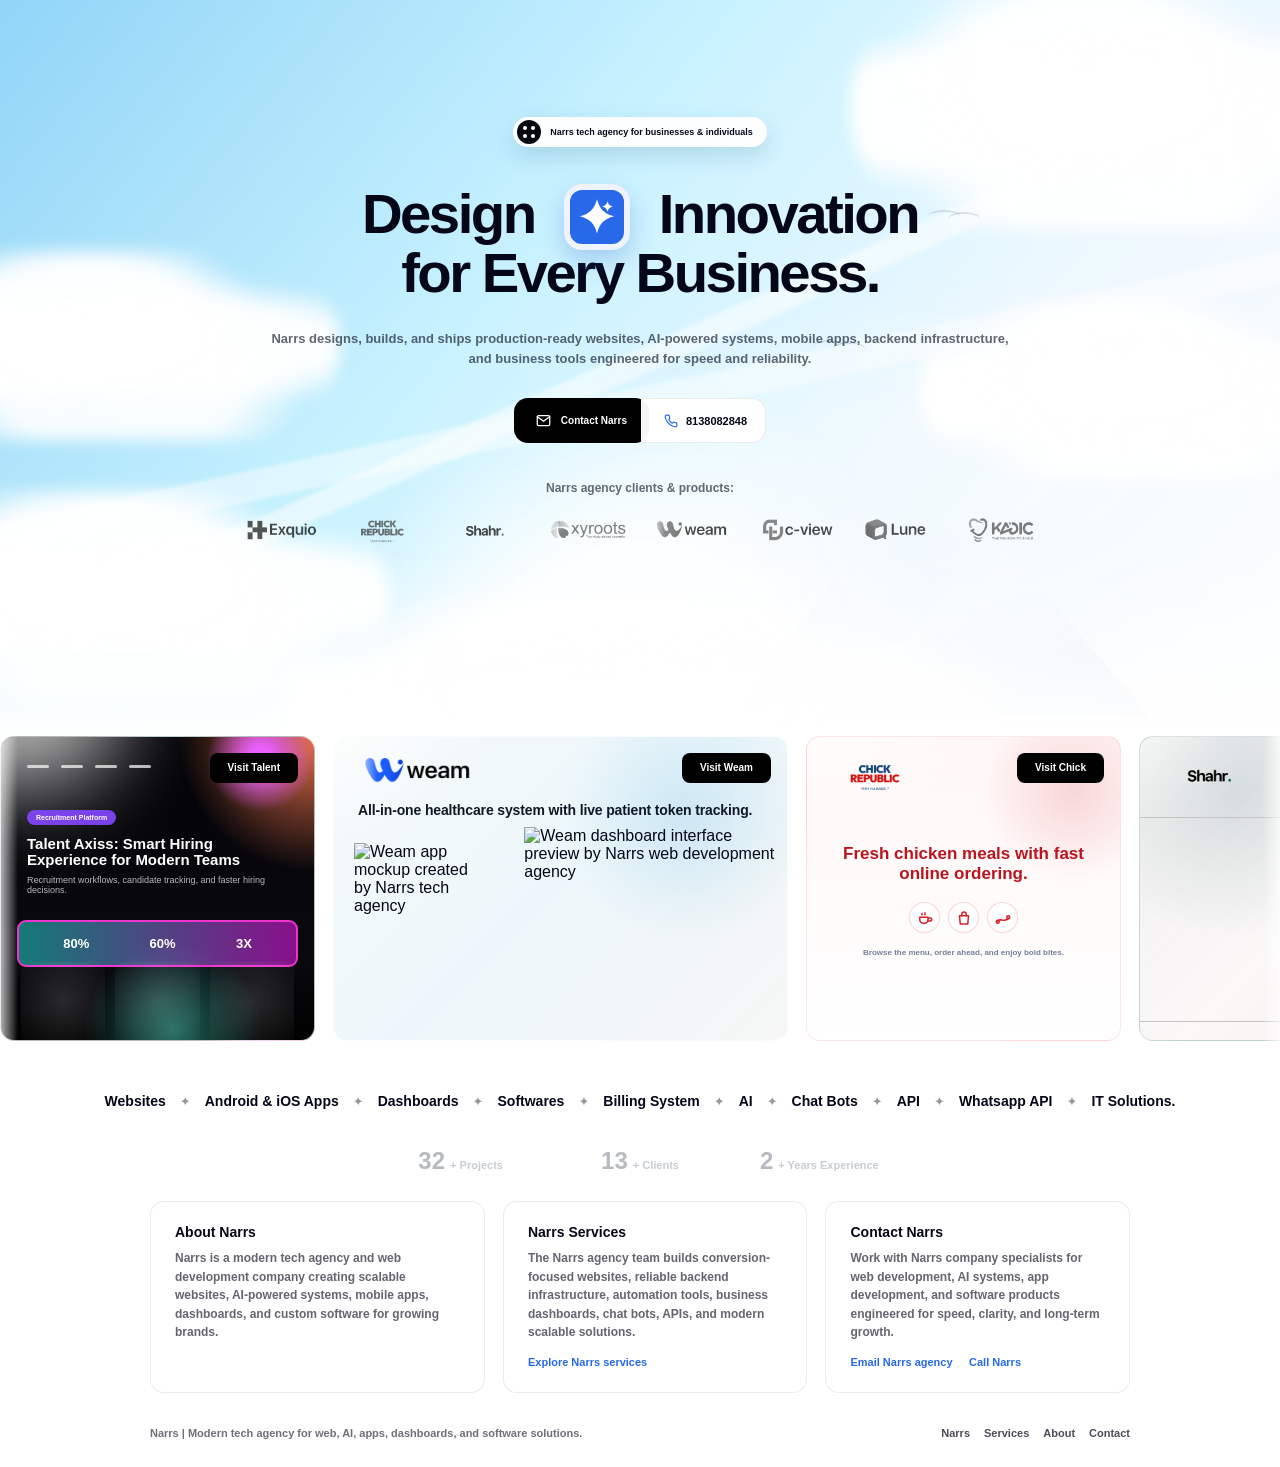
==== commit 1de8c060: "faFDA" ====
--- a/index.html
+++ b/index.html
@@ -100,15 +100,15 @@
           </div>
 
           <h1>
-            Narrs
+            Design
             <span class="headline-icon" aria-hidden="true">
               <svg viewBox="0 0 64 64">
                 <path d="M32 5c4.1 15.2 10.8 21.9 26 26-15.2 4.1-21.9 10.8-26 26C27.9 41.8 21.2 35.1 6 31 21.2 26.9 27.9 20.2 32 5Z" />
                 <path d="M48 8c1.2 4.6 3.4 6.8 8 8-4.6 1.2-6.8 3.4-8 8-1.2-4.6-3.4-6.8-8-8 4.6-1.2 6.8-3.4 8-8Z" />
               </svg>
             </span>
-            Modern Tech
-            <span>&amp; Digital Agency.</span>
+            Innovation
+            <span>for Every Business.</span>
           </h1>
 
           <p>
